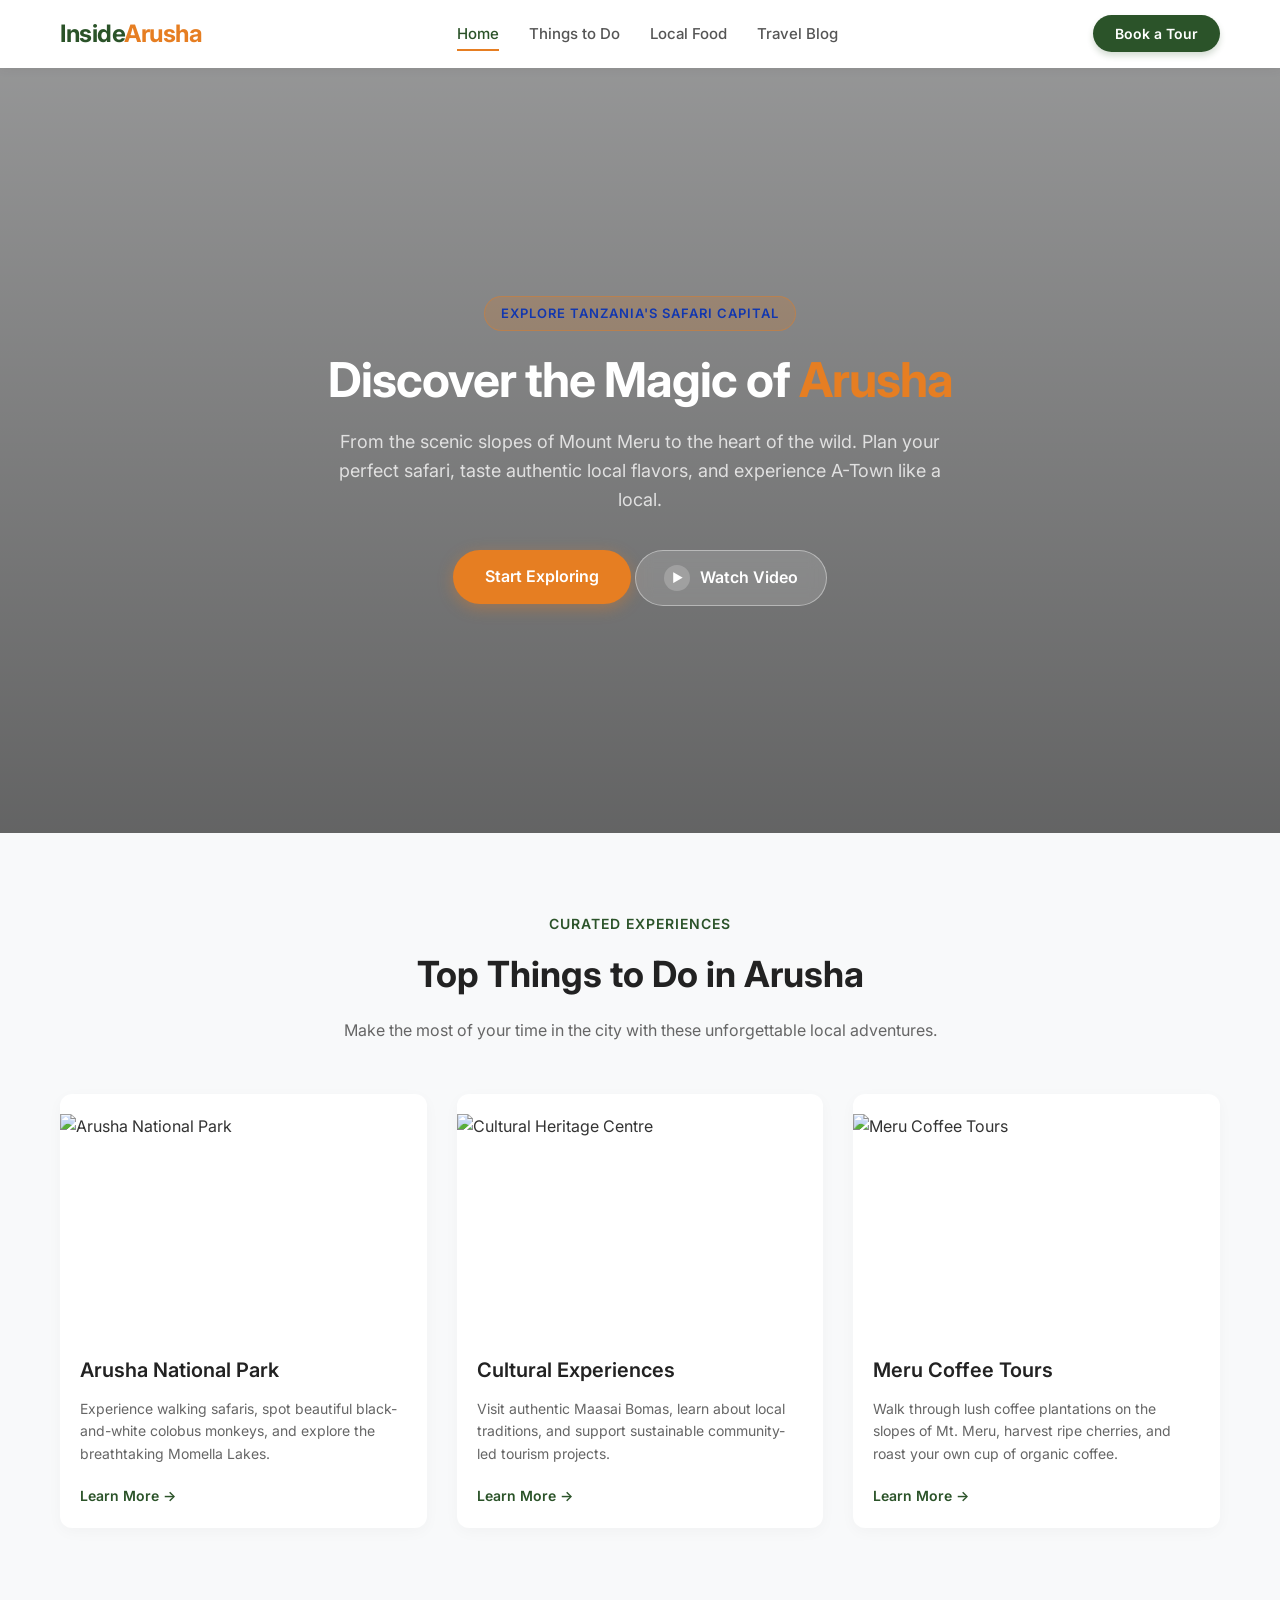
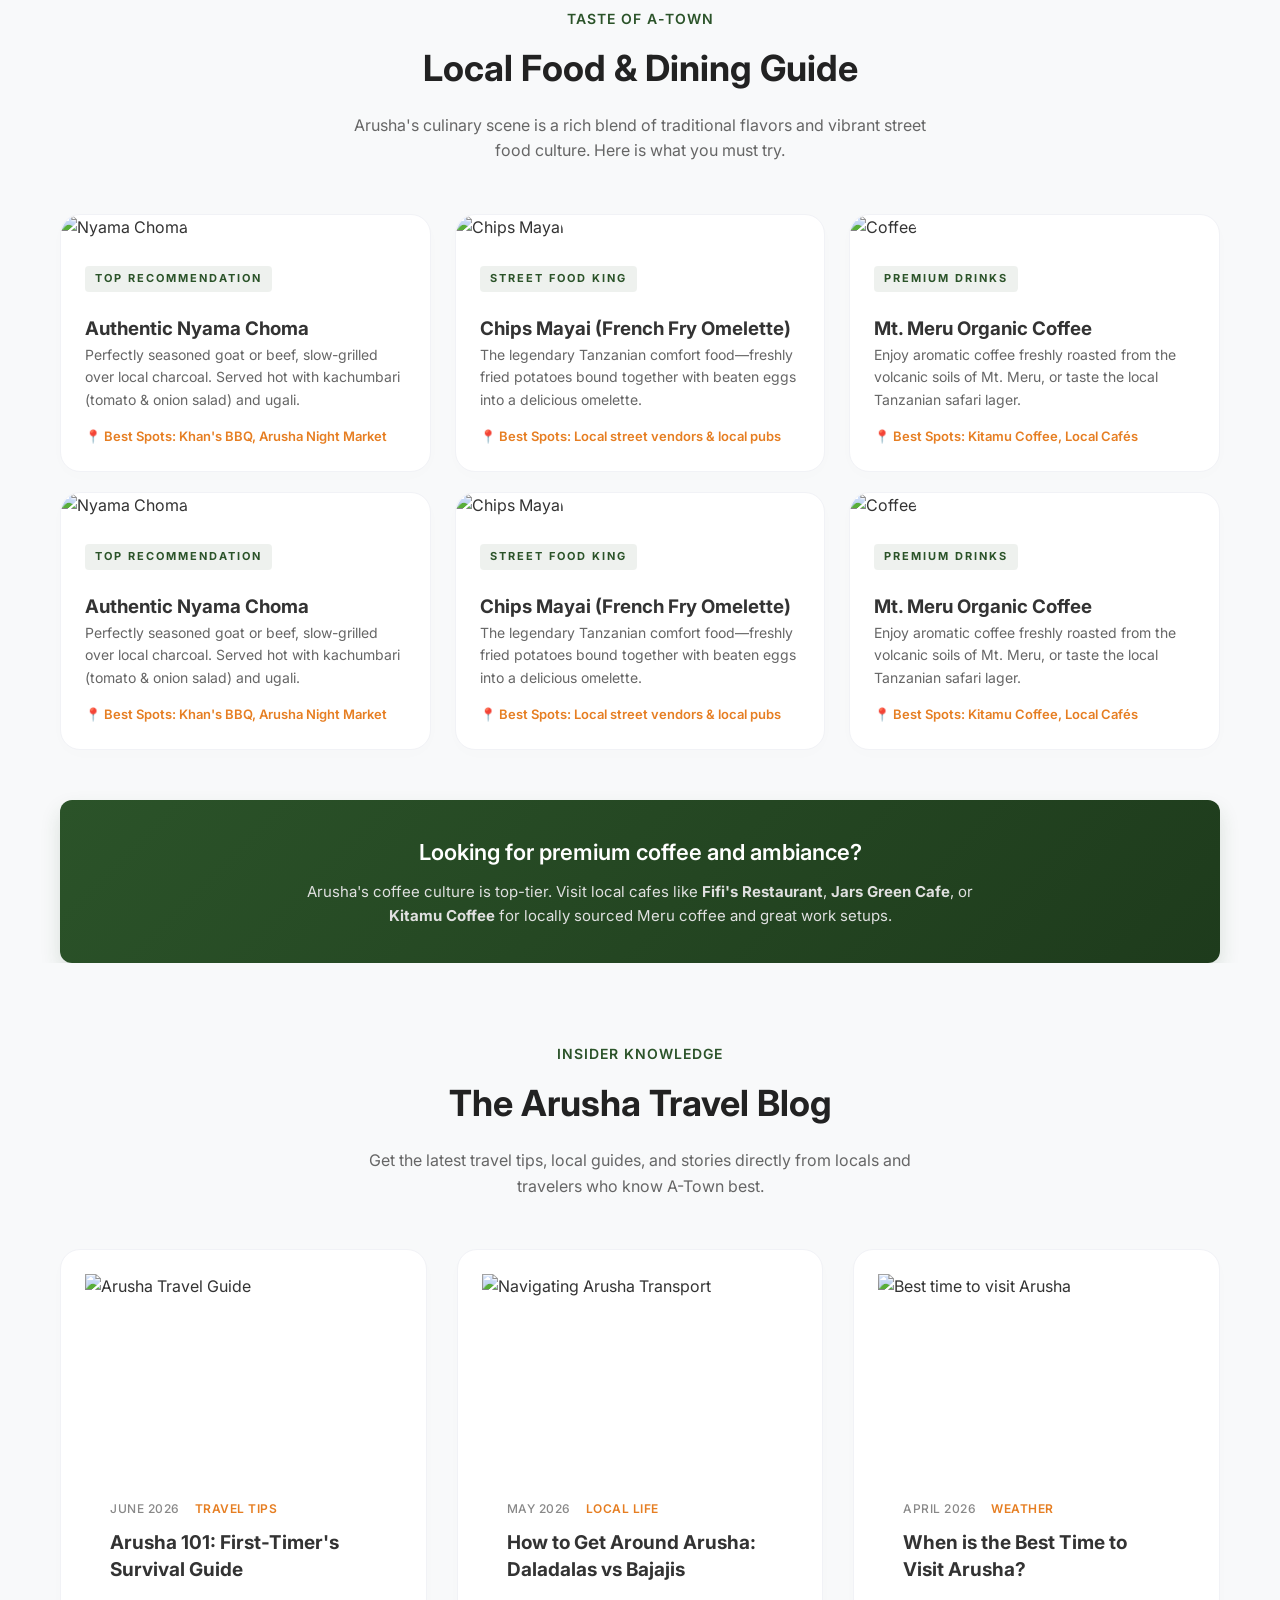
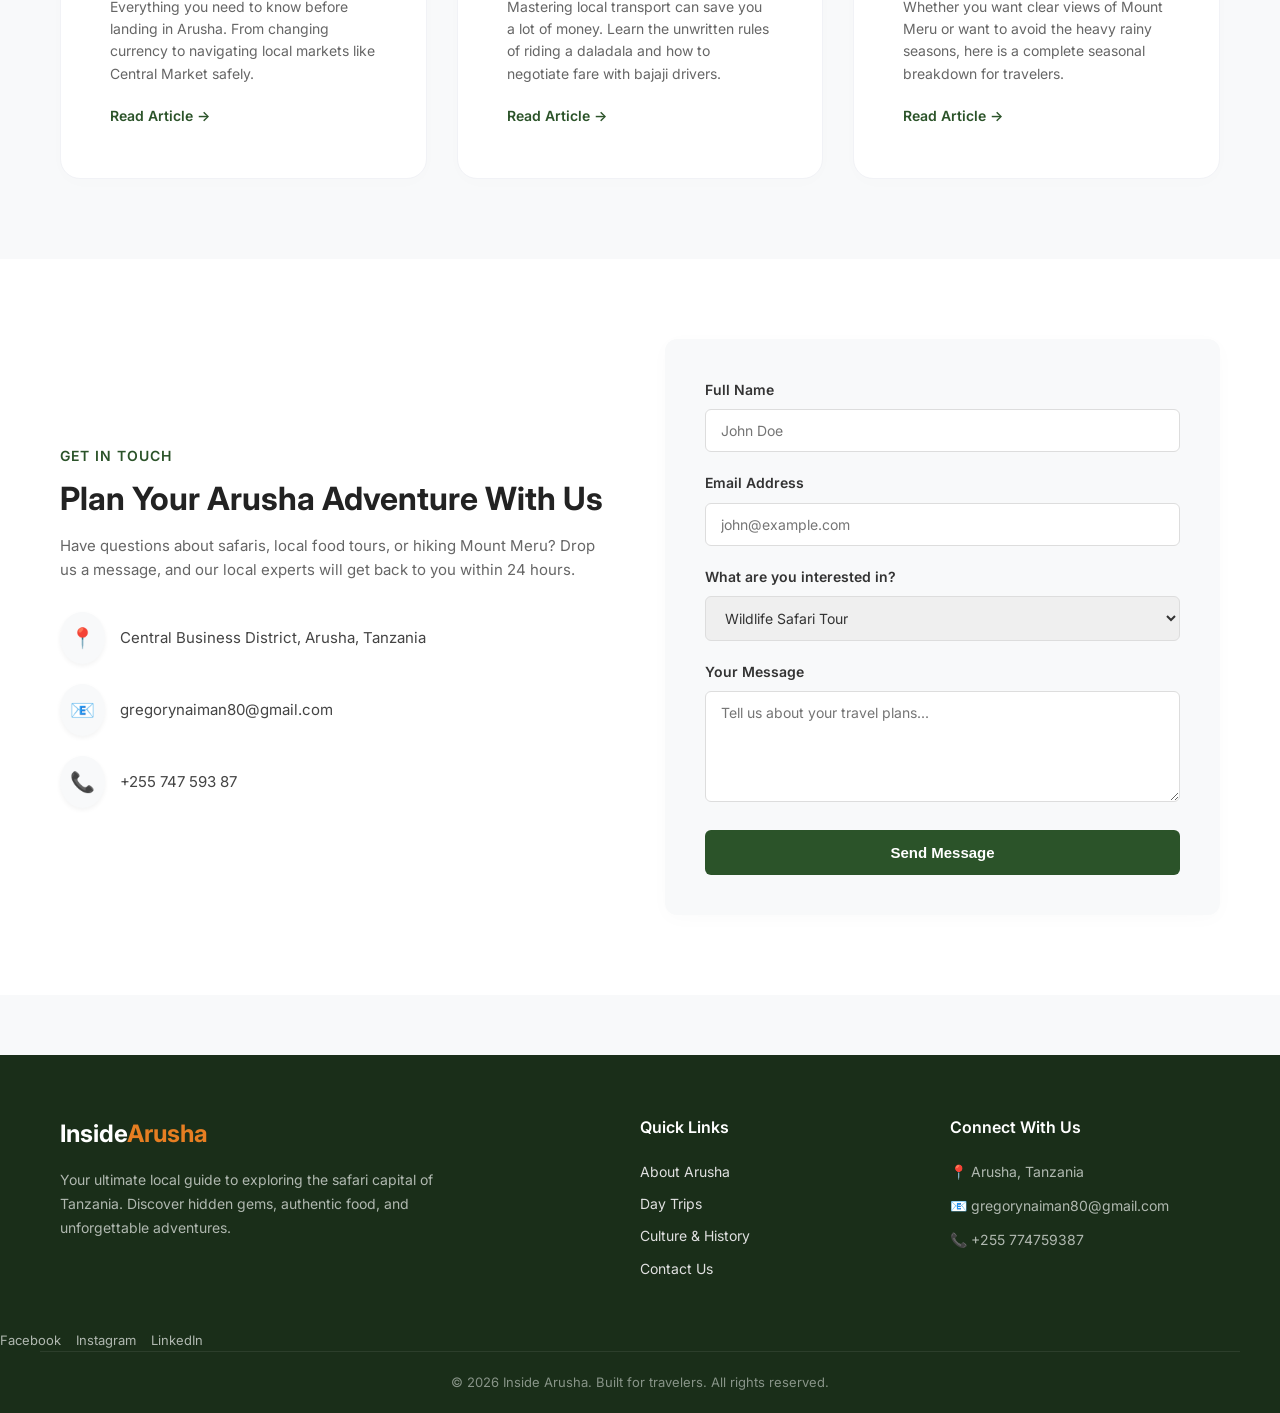
==== index.html @ e0daad7d "website uploded" ====
<!DOCTYPE html>
<html lang="en">
<head>
    <meta charset="UTF-8">
    <meta name="viewport" content="width=device-width, initial-scale=1.0">
    <title>Discover Arusha | Local Travel Guide</title>
    <!-- Include Google Font: Inter (Minimalist & Modern) -->
    <link href="https://fonts.googleapis.com/css2?family=Inter:wght@400;500;600;700&display=swap" rel="stylesheet">
    <link rel="stylesheet" href="style.css">
    <meta name="google-site-verification" content="rjD4wbwb4Z4Uc613L2WbeatL22itvVjGlA2E5r8xgeM" />
</head>
<body>
   <header class="site-header">
        <div class="header-container">
            <div class="logo">
                <a href="#">Inside<span>Arusha</span></a>
            </div>
            <button class="menu-toggle" id="mobile-menu" aria-label="Toggle navigation">
                <span class="bar"></span>
                <span class="bar"></span>
                <span class="bar"></span>
            </button>
<nav class="main-navigation" id="nav-menu">
                <ul class="nav-links">
                    <li><a href="index.html" class="active">Home</a></li>
                    <li><a href="things-to-do.html">Things to Do</a></li>
                    <li><a href="local-food.html">Local Food</a></li>
                    <li><a href="blog.html">Travel Blog</a></li>
                </ul>
            </nav>
<div class="header-action">
    <a href="https://wa.me/25574759387" target="_blank" class="btn-book">Book a Tour</a>
    </header>
    <section class="hero-section">
        <div class="hero-overlay"></div>
        <div class="hero-container">
            <span class="hero-badge">Explore Tanzania's Safari Capital</span>
            <h1 class="hero-title">Discover the Magic of <span>Arusha</span></h1>
            <p class="hero-subtitle">From the scenic slopes of Mount Meru to the heart of the wild. Plan your perfect safari, taste authentic local flavors, and experience A-Town like a local.</p>
           <div class="hero-actions-v2">
                    <a href="things-to-do.html" class="btn-explore-v2">
                        Start Exploring
                    </a>
                    <a href="https://www.youtube.com/watch?v=6m6G_6XkKSc" target="_blank" class="btn-watch-v2">
                        <span class="play-icon-v2">▶️</span> Watch Video
                    </a>
                </div>
    </section>
    <section class="services-section">
        <div class="section-container">
            <div class="section-header">
                <span class="section-tagline">Curated Experiences</span>
                <h2 class="section-title">Top Things to Do in Arusha</h2>
                <p class="section-subtitle">Make the most of your time in the city with these unforgettable local adventures.</p>
            </div>
  <div class="cards-grid">
            <div class="card">
                <div class="card-image">
                    <img src="images/Arusha_National_Park_Giraffe_59.jpg" alt="Arusha National Park">
                </div>
                <div class="card-content">
                    <h3>Arusha National Park</h3>
                    <p>Experience walking safaris, spot beautiful black-and-white colobus monkeys, and explore the breathtaking Momella Lakes.</p>
                    <a href="arusha-park.html" class="card-link">Learn More &rarr;</a>
                </div>
            </div>
            <div class="card">
                <div class="card-image">
                    <img src="images/Cultural Heritage Centre.jpg" alt="Cultural Heritage Centre">
                </div>
                <div class="card-content">
                    <h3>Cultural Experiences</h3>
                    <p>Visit authentic Maasai Bomas, learn about local traditions, and support sustainable community-led tourism projects.</p>
                    <a href="cultural-tour.html" class="card-link">Learn More &rarr;</a>
                </div>
            </div>
            <div class="card">
                <div class="card-image">
                    <img src="https://images.unsplash.com/photo-1514432324607-a09d9b4aefdd?auto=format&fit=crop&w=500&q=80" alt="Meru Coffee Tours">
                </div>
                <div class="card-content">
                    <h3>Meru Coffee Tours</h3>
                    <p>Walk through lush coffee plantations on the slopes of Mt. Meru, harvest ripe cherries, and roast your own cup of organic coffee.</p>
                    <a href="coffee-tour.html" class="card-link">Learn More &rarr;</a>
                </div>
            </div>

        </div>
    </section>
     <section class="food-section">
        <div class="section-container">
            <div class="section-header">
                <span class="section-tagline">Taste of A-Town</span>
                <h2 class="section-title">Local Food & Dining Guide</h2>
                <p class="section-subtitle">Arusha's culinary scene is a rich blend of traditional flavors and vibrant street food culture. Here is what you must try.</p>
            </div>

            <div style="display: grid; grid-template-columns: repeat(auto-fit, minmax(280px, 1fr)); gap: 24px; margin-top: 20px;">

    <div class="food-card" style="overflow: hidden; padding: 0 !important;">
        <img src="https://images.unsplash.com/photo-1544025162-d76694265947?auto=format&fit=crop&w=500&q=80" alt="Nyama Choma" style="width: 100%; height: 200px; object-fit: cover; border-top-left-radius: 20px; border-top-right-radius: 20px;">
        <div style="padding: 24px;">
            <div class="luxury-card-badge">Top Recommendation</div>
            <h3 style="margin-top: 10px;">Authentic Nyama Choma</h3>
            <p style="font-size: 14px; color: #666; line-height: 1.6; margin-bottom: 15px;">
                Perfectly seasoned goat or beef, slow-grilled over local charcoal. Served hot with kachumbari (tomato & onion salad) and ugali.
            </p>
            <p style="font-size: 13px; font-weight: 600; color: #e67e22;">📍 Best Spots: Khan's BBQ, Arusha Night Market</p>
        </div>
    </div>

    <!-- Kadi ya 2: Chips Mayai -->
    <div class="food-card" style="overflow: hidden; padding: 0 !important;">
        <img src="https://images.unsplash.com/photo-1513456852971-30c0b8199d4d?auto=format&fit=crop&w=500&q=80" alt="Chips Mayai" style="width: 100%; height: 200px; object-fit: cover; border-top-left-radius: 20px; border-top-right-radius: 20px;">
        <div style="padding: 24px;">
            <div class="luxury-card-badge">Street Food King</div>
            <h3 style="margin-top: 10px;">Chips Mayai (French Fry Omelette)</h3>
            <p style="font-size: 14px; color: #666; line-height: 1.6; margin-bottom: 15px;">
                The legendary Tanzanian comfort food—freshly fried potatoes bound together with beaten eggs into a delicious omelette.
            </p>
            <p style="font-size: 13px; font-weight: 600; color: #e67e22;">📍 Best Spots: Local street vendors & local pubs</p>
        </div>
    </div>

    <!-- Kadi ya 3: Local Brew & Coffee -->
    <div class="food-card" style="overflow: hidden; padding: 0 !important;">
        <img src="https://images.unsplash.com/photo-1495474472287-4d71bcdd2085?auto=format&fit=crop&w=500&q=80" alt="Coffee" style="width: 100%; height: 200px; object-fit: cover; border-top-left-radius: 20px; border-top-right-radius: 20px;">
        <div style="padding: 24px;">
            <div class="luxury-card-badge">Premium Drinks</div>
            <h3 style="margin-top: 10px;">Mt. Meru Organic Coffee</h3>
            <p style="font-size: 14px; color: #666; line-height: 1.6; margin-bottom: 15px;">
                Enjoy aromatic coffee freshly roasted from the volcanic soils of Mt. Meru, or taste the local Tanzanian safari lager.
            </p>
            <p style="font-size: 13px; font-weight: 600; color: #e67e22;">📍 Best Spots: Kitamu Coffee, Local Cafés</p>
        </div>
    </div>

</div><div style="display: grid; grid-template-columns: repeat(auto-fit, minmax(280px, 1fr)); gap: 24px; margin-top: 20px;">
    
    <!-- Kadi ya 1: Nyama Choma -->
    <div class="food-card" style="overflow: hidden; padding: 0 !important;">
        <img src="https://images.unsplash.com/photo-1544025162-d76694265947?auto=format&fit=crop&w=500&q=80" alt="Nyama Choma" style="width: 100%; height: 200px; object-fit: cover; border-top-left-radius: 20px; border-top-right-radius: 20px;">
        <div style="padding: 24px;">
            <div class="luxury-card-badge">Top Recommendation</div>
            <h3 style="margin-top: 10px;">Authentic Nyama Choma</h3>
            <p style="font-size: 14px; color: #666; line-height: 1.6; margin-bottom: 15px;">
                Perfectly seasoned goat or beef, slow-grilled over local charcoal. Served hot with kachumbari (tomato & onion salad) and ugali.
            </p>
            <p style="font-size: 13px; font-weight: 600; color: #e67e22;">📍 Best Spots: Khan's BBQ, Arusha Night Market</p>
        </div>
    </div>

    <!-- Kadi ya 2: Chips Mayai -->
    <div class="food-card" style="overflow: hidden; padding: 0 !important;">
        <img src="https://images.unsplash.com/photo-1513456852971-30c0b8199d4d?auto=format&fit=crop&w=500&q=80" alt="Chips Mayai" style="width: 100%; height: 200px; object-fit: cover; border-top-left-radius: 20px; border-top-right-radius: 20px;">
        <div style="padding: 24px;">
            <div class="luxury-card-badge">Street Food King</div>
            <h3 style="margin-top: 10px;">Chips Mayai (French Fry Omelette)</h3>
            <p style="font-size: 14px; color: #666; line-height: 1.6; margin-bottom: 15px;">
                The legendary Tanzanian comfort food—freshly fried potatoes bound together with beaten eggs into a delicious omelette.
            </p>
            <p style="font-size: 13px; font-weight: 600; color: #e67e22;">📍 Best Spots: Local street vendors & local pubs</p>
        </div>
    </div>

    <!-- Kadi ya 3: Local Brew & Coffee -->
    <div class="food-card" style="overflow: hidden; padding: 0 !important;">
        <img src="https://images.unsplash.com/photo-1495474472287-4d71bcdd2085?auto=format&fit=crop&w=500&q=80" alt="Coffee" style="width: 100%; height: 200px; object-fit: cover; border-top-left-radius: 20px; border-top-right-radius: 20px;">
        <div style="padding: 24px;">
            <div class="luxury-card-badge">Premium Drinks</div>
            <h3 style="margin-top: 10px;">Mt. Meru Organic Coffee</h3>
            <p style="font-size: 14px; color: #666; line-height: 1.6; margin-bottom: 15px;">
                Enjoy aromatic coffee freshly roasted from the volcanic soils of Mt. Meru, or taste the local Tanzanian safari lager.
            </p>
            <p style="font-size: 13px; font-weight: 600; color: #e67e22;">📍 Best Spots: Kitamu Coffee, Local Cafés</p>
        </div>
    </div>

</div>
            <div class="cafe-highlight">
                <div class="cafe-text">
                    <h3>Looking for premium coffee and ambiance?</h3>
                    <p>Arusha's coffee culture is top-tier. Visit local cafes like <strong>Fifi's Restaurant</strong>, <strong>Jars Green Cafe</strong>, or <strong>Kitamu Coffee</strong> for locally sourced Meru coffee and great work setups.</p>
                </div>
            </div>
        </div>
    </section>
     <section class="blog-section">
        <div class="section-container">
            <div class="section-header">
                <span class="section-tagline">Insider Knowledge</span>
                <h2 class="section-title">The Arusha Travel Blog</h2>
                <p class="section-subtitle">Get the latest travel tips, local guides, and stories directly from locals and travelers who know A-Town best.</p>
            </div>

            <div class="blog-grid">
                <article class="blog-card">
                    <div class="blog-image">
                        <img src="https://images.unsplash.com/photo-1469854523086-cc02fe5d8800?auto=format&fit=crop&w=500&q=80" alt="Arusha Travel Guide">
                    </div>
                    <div class="blog-content">
                        <div class="blog-meta">
                            <span class="blog-date">June 2026</span>
                            <span class="blog-category">Travel Tips</span>
                        </div>
                        <h3><a href="arusha-101.html">Arusha 101: First-Timer's Survival Guide</a></h3>
                        <p>Everything you need to know before landing in Arusha. From changing currency to navigating local markets like Central Market safely.</p>
                        <a href="arusha-101.html" class="read-more">Read Article &rarr;</a>
                    </div>
                </article>
                <article class="blog-card">
                    <div class="blog-image">
                        <img src="https://images.unsplash.com/photo-1506012787146-f92b2d7d6d96?auto=format&fit=crop&w=500&q=80" alt="Navigating Arusha Transport">
                    </div>
                    <div class="blog-content">
                        <div class="blog-meta">
                            <span class="blog-date">May 2026</span>
                            <span class="blog-category">Local Life</span>
                        </div>
                        <h3><a href="">How to Get Around Arusha: Daladalas vs Bajajis</a></h3>
                        <p>Mastering local transport can save you a lot of money. Learn the unwritten rules of riding a daladala and how to negotiate fare with bajaji drivers.</p>
                        <a href="blog.html" class="read-more">Read Article &rarr;</a>
                    </div>
                </article>
                <article class="blog-card">
                    <div class="blog-image">
                        <img src="https://images.unsplash.com/photo-1488646953014-85cb44e25828?auto=format&fit=crop&w=500&q=80" alt="Best time to visit Arusha">
                    </div>
                    <div class="blog-content">
                        <div class="blog-meta">
                            <span class="blog-date">April 2026</span>
                            <span class="blog-category">Weather</span>
                        </div>
                        <h3><a href="best-time-to-visit-arusha.html">When is the Best Time to Visit Arusha?</a></h3>
                        <p>Whether you want clear views of Mount Meru or want to avoid the heavy rainy seasons, here is a complete seasonal breakdown for travelers.</p>
                        <a href="best-time-to-visit-arusha.html" class="read-more">Read Article &rarr;</a>
                    </div>
                </article>
            </div>
        </div>
    </section>
    <section class="contact-section">
        <div class="section-container">
            <div class="contact-wrapper">
                <div class="contact-info">
                    <span class="section-tagline">Get In Touch</span>
                    <h2 class="contact-title">Plan Your Arusha Adventure With Us</h2>
                    <p class="contact-text">Have questions about safaris, local food tours, or hiking Mount Meru? Drop us a message, and our local experts will get back to you within 24 hours.</p>
                    <div class="info-items">
                        <div class="info-item">
                            <span class="info-icon">📍</span>
                            <p>Central Business District, Arusha, Tanzania</p>
                        </div>
                        <div class="info-item">
                            <span class="info-icon">📧</span>
                            <p>gregorynaiman80@gmail.com</p>
                        </div>
                        <div class="info-item">
                            <span class="info-icon">📞</span>
                            <p>+255 747 593 87</p>
                        </div>
                    </div>
                </div>
                <div class="contact-form-box">
                    <form action="https://formspree.io/f/mnjkqjav" method="POST" class="main-form">
                        <div class="form-group">
                            <label for="name">Full Name</label>
                            <input type="text" id="name" name="name" placeholder="John Doe" required>
                        </div>
                        <div class="form-group">
                            <label for="email">Email Address</label>
                            <input type="email" id="email" name="email" placeholder="john@example.com" required>
                        </div>
                        <div class="form-group">
                            <label for="subject">What are you interested in?</label>
                            <select id="subject" name="subject">
                                <option value="safari">Wildlife Safari Tour</option>
                                <option value="day-trip">Day Trips & Waterfalls</option>
                                <option value="cultural">Cultural Experiences</option>
                                <option value="other">Other Inquiry</option>
                            </select>
                        </div>
                        <div class="form-group">
                            <label for="message">Your Message</label>
                            <textarea id="message" name="message" rows="5" placeholder="Tell us about your travel plans..." required></textarea>
                        </div>
                        
                        <button type="submit" class="btn-submit">Send Message</button>
                    </form>
                </div>

            </div>
        </div>
    </section>
      <footer class="site-footer">
        <div class="footer-container">
            <div class="footer-brand">
                <h3>Inside<span>Arusha</span></h3>
                <p>Your ultimate local guide to exploring the safari capital of Tanzania. Discover hidden gems, authentic food, and unforgettable adventures.</p>
            </div>
            <div class="footer-links">
                <h4>Quick Links</h4>
                <ul>
                    <li><a href="about.html">About Arusha</a></li>
                    <li><a href="day-trips.html">Day Trips</a></li>
                    <li><a href="culture.html">Culture & History</a></li>
                    <li><a href="contact.html">Contact Us</a></li>
                </ul>
            </div>
            <div class="footer-contact">
                <h4>Connect With Us</h4>
                <p>📍 Arusha, Tanzania</p>
                <p>📧 gregorynaiman80@gmail.com</p>
                <p>📞 +255 774759387</p>
            </div>
        </div>
        <div class="footer-socials">
                    <a href="https://facebook.com" target="_blank" class="footer-social-link">Facebook</a>
                    <a href="https://instagram.com" target="_blank" class="footer-social-link">Instagram</a>
                    <a href="https://linkedin.com" target="_blank" class="footer-social-link">LinkedIn</a>
                </div>
        <div class="footer-bottom">
            <p>&copy; 2026 Inside Arusha. Built for travelers. All rights reserved.</p>
        </div>
    </footer>
    <script>
        const menuToggle = document.getElementById('mobile-menu');
        const navMenu = document.getElementById('nav-menu');

        menuToggle.addEventListener('click', () => {
            menuToggle.classList.toggle('is-active');
            navMenu.classList.toggle('active');
        });
    </script>
</body>
</html>
---- style.css ----
* {
    margin: 0;
    padding: 0;
    box-sizing: border-box;
}

body {
    font-family: 'Inter', sans-serif;
    background-color: #f8f9fa;
    color: #333333;
    line-height: 1.6;
}

a {
    text-decoration: none;
    color: inherit;
    transition: all 0.3s ease;
}

ul {
    list-style: none;
}
.site-header {
    background-color: #ffffff;
    box-shadow: 0 2px 10px rgba(0, 0, 0, 0.05);
    position: sticky;
    top: 0;
    z-index: 1000;
    padding: 15px 0;
}
.header-container {
    max-width: 1200px;
    margin: 0 auto;
    padding: 0 20px;
    display: flex;
    justify-content: space-between;
    align-items: center;
}
.logo a {
    font-size: 24px;
    font-weight: 700;
    color: #2b5329;
    letter-spacing: -0.5px;
}

.logo span {
    color: #e67e22;
}
.nav-links {
    display: flex;
    gap: 30px;
}

.nav-links a {
    font-size: 15px;
    font-weight: 500;
    color: #555555;
    padding: 8px 0;
    position: relative;
}
.nav-links a:hover,
.nav-links a.active {
    color: #2b5329;
}
.nav-links a::after {
    content: '';
    position: absolute;
    bottom: 0;
    left: 0;
    width: 0;
    height: 2px;
    background-color: #e67e22;
    transition: width 0.3s ease;
}

.nav-links a:hover::after,
.nav-links a.active::after {
    width: 100%;
}
.btn-book {
    background-color: #2b5329; 
    color: #ffffff !important;
    padding: 10px 22px;
    border-radius: 25px;
    font-size: 14px;
    font-weight: 600;
    box-shadow: 0 4px 6px rgba(43, 83, 41, 0.2);
}

.btn-book:hover {
    background-color: #1e3b1c;
    transform: translateY(-2px);
    box-shadow: 0 6px 12px rgba(43, 83, 41, 0.3);
}
@media (max-width: 768px) {
    .nav-links {
        display: none;
    }
    
    .logo a {
        font-size: 20px;
    }
    
    .btn-book {
        padding: 8px 16px;
        font-size: 13px;
    }
}
.hero-section {
    position: relative;
    height: 85vh;
    min-height: 500px;
    background-image: url('https://images.unsplash.com/photo-1547471080-7cc2caa01a7e?auto=format&fit=crop&w=1600&q=80');
    background-size: cover;
    background-position: center;
    background-repeat: no-repeat;
    display: flex;
    align-items: center;
    color: #ffffff;
}

.hero-overlay {
    position: absolute;
    top: 0;
    left: 0;
    width: 100%;
    height: 100%;
    background: linear-gradient(to bottom, rgba(0,0,0,0.4), rgba(0,0,0,0.6));
    z-index: 1;
}

.hero-container {
    position: relative;
    z-index: 2;
    max-width: 800px;
    margin: 0 auto;
    padding: 0 20px;
    text-align: center;
}

.hero-badge {
    background-color: rgba(230, 126, 34, 0.2);
    color: #1237af;
    border: 1px solid rgba(230, 126, 34, 0.4);
    padding: 6px 16px;
    border-radius: 20px;
    font-size: 13px;
    font-weight: 600;
    text-transform: uppercase;
    letter-spacing: 1px;
    display: inline-block;
    margin-bottom: 20px;
}

.hero-title {
    font-size: 48px;
    font-weight: 700;
    line-height: 1.2;
    margin-bottom: 20px;
    letter-spacing: -1px;
}

.hero-title span {
    color: #e67e22;
}

.hero-subtitle {
    font-size: 18px;
    color: #e0e0e0;
    margin-bottom: 35px;
    font-weight: 400;
    max-width: 650px;
    margin-left: auto;
    margin-right: auto;
}

.hero-actions {
    display: flex;
    justify-content: center;
    gap: 20px;
    align-items: center;
}

.btn-primary {
    background-color: #e67e22;
    color: #ffffff;
    padding: 12px 30px;
    border-radius: 30px;
    font-size: 15px;
    font-weight: 600;
    box-shadow: 0 4px 15px rgba(230, 126, 34, 0.3);
}

.btn-primary:hover {
    background-color: #d35400;
    transform: translateY(-2px);
}

.btn-secondary {
    background-color: rgba(255, 255, 255, 0.1);
    color: #ffffff;
    padding: 12px 30px;
    border-radius: 30px;
    font-size: 15px;
    font-weight: 600;
    border: 1px solid rgba(255, 255, 255, 0.4);
    backdrop-filter: blur(5px);
    display: flex;
    align-items: center;
    gap: 8px;
}

.btn-secondary:hover {
    background-color: rgba(255, 255, 255, 0.2);
    border-color: #ffffff;
    transform: translateY(-2px);
}

.services-section {
    padding: 80px 0;
    background-color: #f8f9fa;
}

.section-container {
    max-width: 1200px;
    margin: 0 auto;
    padding: 0 20px;
}

.section-header {
    text-align: center;
    margin-bottom: 50px;
}

.section-tagline {
    color: #2b5329;
    font-weight: 600;
    font-size: 14px;
    text-transform: uppercase;
    letter-spacing: 1px;
    display: block;
    margin-bottom: 10px;
}

.section-title {
    font-size: 36px;
    font-weight: 700;
    color: #222222;
    margin-bottom: 15px;
}

.section-subtitle {
    color: #666666;
    font-size: 16px;
    max-width: 600px;
    margin: 0 auto;
}
    .cards-grid {
    display: grid;
    grid-template-columns: repeat(auto-fit, minmax(320px, 1fr));
    gap: 30px;
    margin-top: 20px;
}

.card {
    background: #ffffff;
    border-radius: 12px;
    overflow: hidden;
    box-shadow: 0 4px 15px rgba(0,0,0,0.03);
    transition: all 0.3s ease;
}

.card:hover {
    transform: translateY(-5px);
    box-shadow: 0 10px 25px rgba(0,0,0,0.08);
}

.card-image {
    height: 240px;
    overflow: hidden;
}

.card-image img {
    width: 100%;
    height: 100%;
    object-fit: cover;
    transition: transform 0.5s ease;
}

.card:hover .card-image img {
    transform: scale(1.05);
}

.card-content {
    padding: 25px;
}

.card-content h3 {
    font-size: 20px;
    color: #222222;
    margin-bottom: 12px;
    font-weight: 600;
}

.card-content p {
    color: #666666;
    font-size: 14px;
    line-height: 1.6;
    margin-bottom: 20px;
}

.card-link {
    color: #2b5329;
    font-weight: 600;
    font-size: 14px;
}

.card-link:hover {
    color: #e67e22;
}

@media (max-width: 768px) {
    .hero-section { height: 75vh; }
    .hero-title { font-size: 32px; }
    .hero-subtitle { font-size: 15px; }
    .hero-actions { flex-direction: column; gap: 12px; }
    .btn-primary, .btn-secondary { width: 100%; justify-content: center; }
    
    .section-title { font-size: 28px; }
    .cards-grid { grid-template-columns: 1fr; } 
}
food-section {
    padding: 80px 0;
    background-color: #ffffff; 
}

.food-grid {
    display: grid;
    grid-template-columns: repeat(auto-fit, minmax(300px, 1fr));
    gap: 30px;
    margin-top: 40px;
}

.food-card {
    background: #f8f9fa;
    border-left: 4px solid #e67e22;
    padding: 30px;
    border-radius: 0 12px 12px 0;
    position: relative;
    box-shadow: 0 4px 15px rgba(0,0,0,0.02);
    transition: all 0.3s ease;
}

.food-card:hover {
    transform: translateY(-3px);
    box-shadow: 0 8px 20px rgba(0,0,0,0.06);
    background-color: #f1f3f5;
}

.food-badge {
    position: absolute;
    top: 15px;
    right: 20px;
    background-color: rgba(43, 83, 41, 0.1);
    color: #2b5329;
    font-size: 11px;
    font-weight: 700;
    text-transform: uppercase;
    padding: 4px 10px;
    border-radius: 4px;
    letter-spacing: 0.5px;
}

.food-content h3 {
    font-size: 20px;
    color: #222222;
    margin-bottom: 15px;
    padding-right: 60px;
}

.food-content p {
    color: #555555;
    font-size: 14px;
    line-height: 1.6;
    margin-bottom: 20px;
}
.best-spot {
    display: block;
    font-size: 13px;
    font-weight: 600;
    color: #2b5329;
    background-color: #ffffff;
    padding: 8px 12px;
    border-radius: 6px;
    border: 1px dashed rgba(43, 83, 41, 0.3);
}

.cafe-highlight {
    margin-top: 50px;
    background: linear-gradient(135deg, #2b5329, #1e3b1c);
    color: #ffffff;
    padding: 35px;
    border-radius: 12px;
    text-align: center;
    box-shadow: 0 10px 20px rgba(43, 83, 41, 0.15);
}

.cafe-highlight h3 {
    font-size: 22px;
    margin-bottom: 10px;
    font-weight: 600;
}

.cafe-highlight p {
    font-size: 15px;
    color: #e0e0e0;
    max-width: 700px;
    margin: 0 auto;
}

@media (max-width: 768px) {
    .food-grid {
        grid-template-columns: 1fr;
    }
    .cafe-highlight h3 {
        font-size: 18px;
    }
    .cafe-highlight p {
        font-size: 13px;
    }
}
.blog-section {
    padding: 80px 0;
    background-color: #f8f9fa;
}

.blog-grid {
    display: grid;
    grid-template-columns: repeat(auto-fit, minmax(320px, 1fr));
    gap: 30px;
    margin-top: 40px;
}
.blog-card {
    background: #ffffff;
    border-radius: 8px;
    overflow: hidden;
    box-shadow: 0 2px 12px rgba(0,0,0,0.02);
    transition: all 0.3s ease;
    margin-top: auto;
}

.blog-card:hover {
    transform: translateY(-5px);
    box-shadow: 0 8px 25px rgba(0,0,0,0.06);
}

.blog-image {
    height: 200px;
    overflow: hidden;
}

.blog-image img {
    width: 100%;
    height: 100%;
    object-fit: cover;
    transition: transform 0.4s ease;
}

.blog-card:hover .blog-image img {
    transform: scale(1.05);
}

.blog-content {
    padding: 25px;
}

.blog-meta {
    display: flex;
    gap: 15px;
    font-size: 12px;
    color: #888888;
    font-weight: 500;
    margin-bottom: 12px;
    text-transform: uppercase;
    letter-spacing: 0.5px;
}

.blog-category {
    color: #e67e22; 
    font-weight: 600;
}

.blog-content h3 {
    font-size: 19px;
    line-height: 1.4;
    margin-bottom: 12px;
}

.blog-content h3 a:hover {
    color: #2b5329; 
}

.blog-content p {
    color: #666666;
    font-size: 14px;
    line-height: 1.6;
    margin-bottom: 18px;
}

.read-more {
    font-size: 14px;
    font-weight: 600;
    color: #2b5329;
    display: inline-block;
}

.read-more:hover {
    color: #e67e22;
    transform: translateX(3px); 
}

@media (max-width: 768px) 
{

    .blog-grid {
        grid-template-columns: 1fr;
    }
}
.site-footer {
    background-color: #1a2e19; 
    color: #e0e0e0;
    padding: 60px 0 20px 0;
    margin-top: 60px;
    font-size: 14px;
}

.footer-container {
    max-width: 1200px;
    margin: 0 auto;
    padding: 0 20px;
    display: grid;
    grid-template-columns: 2fr 1fr 1fr;
    gap: 40px;
    margin-bottom: 40px;
}

.footer-brand h3 {
    font-size: 24px;
    color: #ffffff;
    margin-bottom: 15px;
    font-weight: 700;
}

.footer-brand h3 span {
    color: #e67e22;
}

.footer-brand p {
    line-height: 1.7;
    color: #b0b8b0;
    max-width: 400px;
}

.footer-links h4, .footer-contact h4 {
    color: #ffffff;
    font-size: 16px;
    font-weight: 600;
    margin-bottom: 20px;
}

.footer-links ul li {
    margin-bottom: 10px;
}

.footer-links a:hover {
    color: #e67e22;
    padding-left: 5px; 
}

.footer-contact p {
    margin-bottom: 12px;
    color: #b0b8b0;
}

.footer-bottom {
    border-top: 1px solid rgba(255, 255, 255, 0.08);
    max-width: 1200px;
    margin: 0 auto;
    padding: 20px 20px 0 20px;
    text-align: center;
    color: #889488;
    font-size: 13px;
}

.menu-toggle {
    display: none;
    flex-direction: column;
    cursor: pointer;
    background: transparent;
    border: none;
}

.menu-toggle .bar {
    width: 25px;
    height: 3px;
    background-color: #2b5329;
    margin: 4px 0;
    transition: all 0.3s ease;
}


@media (max-width: 768px) {
    .menu-toggle {
        display: flex; 
        z-index: 1001;
    }
    
    .menu-toggle.is-active .bar:nth-child(2) { opacity: 0; }
    .menu-toggle.is-active .bar:nth-child(1) { transform: translateY(11px) rotate(45deg); }
    .menu-toggle.is-active .bar:nth-child(3) { transform: translateY(-11px) rotate(-45deg); }

    .main-navigation {
        position: fixed;
        top: -100%; 
        left: 0;
        width: 100%;
        background-color: #ffffff;
        padding: 80px 0 30px 0;
        box-shadow: 0 10px 15px rgba(0,0,0,0.05);
        transition: all 0.4s ease;
        z-index: 999;
    }

    .main-navigation.active {
        top: 0;
    }

    .nav-links {
        display: flex;
        flex-direction: column;
        align-items: center;
        gap: 20px;
    }
    
    .header-action {
        display: none;
    }
    
    .footer-container {
        grid-template-columns: 1fr; 
        gap: 30px;
    }
}
.contact-section {
    padding: 80px 0;
    background-color: #ffffff; 
}

.contact-wrapper {
    display: grid;
    grid-template-columns: 1fr 1fr;
    gap: 50px;
    align-items: center;
}

.contact-title {
    font-size: 32px;
    font-weight: 700;
    color: #222222;
    margin-bottom: 15px;
    line-height: 1.3;
}

.contact-text {
    color: #666666;
    font-size: 15px;
    margin-bottom: 30px;
    line-height: 1.6;
}

.info-items {
    display: flex;
    flex-direction: column;
    gap: 20px;
}

.info-item {
    display: flex;
    align-items: center;
    gap: 15px;
    font-size: 15px;
    color: #444444;
}

.info-icon {
    font-size: 20px;
    background-color: #f8f9fa;
    padding: 10px;
    border-radius: 50%;
    box-shadow: 0 2px 5px rgba(0,0,0,0.05);
}

.contact-form-box {
    background: #f8f9fa;
    padding: 40px;
    border-radius: 12px;
    box-shadow: 0 4px 20px rgba(0, 0, 0, 0.02);
}

.form-group {
    margin-bottom: 20px;
}

.form-group label {
    display: block;
    font-size: 14px;
    font-weight: 600;
    color: #333333;
    margin-bottom: 8px;
}

.form-group input,
.form-group select,
.form-group textarea {
    width: 100%;
    padding: 12px 15px;
    border: 1px solid #dddddd;
    border-radius: 6px;
    font-family: 'Inter', sans-serif;
    font-size: 14px;
    color: #333333;
    transition: border-color 0.3s ease;
}

.form-group input:focus,
.form-group select:focus,
.form-group textarea:focus {
    outline: none;
    border-color: #2b5329;
}

.btn-submit {
    width: 100%;
    background-color: #2b5329; 
    color: #ffffff;
    border: none;
    padding: 14px;
    font-size: 15px;
    font-weight: 600;
    border-radius: 6px;
    cursor: pointer;
    transition: background-color 0.3s ease, transform 0.2s ease;
}

.btn-submit:hover {
    background-color: #1e3b1c;
    transform: translateY(-1px);
}

@media (max-width: 768px) {
    .contact-wrapper {
        grid-template-columns: 1fr;
        gap: 40px;
    }
    
    .contact-form-box {
        padding: 25px;
    }
    
    .contact-title {
        font-size: 26px;
    }
}
.contact-socials-minimal {
    display: flex;
    gap: 20px;
    margin-top: 25px;
    border-top: 1px solid #eeeeee; 
    padding-top: 20px;
}

.social-link-min {
    font-size: 14px;
    font-weight: 600;
    color: #666666; 
    position: relative;
    padding-bottom: 4px;
}

.social-link-min::after {
    content: '';
    position: absolute;
    bottom: 0;
    left: 0;
    width: 0;
    height: 2px;
    background-color: #2b5329;
    transition: width 0.3s ease;
}

.social-link-min:hover {
    color: #2b5329;
}

.social-link-min:hover::after {
    width: 100%;
}


.footer-socials {
    display: flex;
    gap: 15px;
    margin-top: 15px;
}

.footer-social-link {
    font-size: 13px;
    color: #b0b8b0; 
    background: transparent;
    padding: 0;
    border: none;
    position: relative;
}

.footer-social-link::after {
    content: '';
    position: absolute;
    bottom: -2px;
    left: 0;
    width: 0;
    height: 1px;
    background-color: #e67e22;
    transition: width 0.3s ease;
}

.footer-social-link:hover {
    color: #ffffff; 
}

.footer-social-link:hover::after {
    width: 100%;
}
.tour-hero {
    background-image: linear-gradient(rgba(0,0,0,0.5), rgba(0,0,0,0.6)), url('https://images.unsplash.com/photo-1516426122078-c23e76319801?auto=format&fit=crop&w=1200&q=80');
    background-size: cover;
    background-position: center;
    padding: 120px 0 80px 0;
    color: #ffffff;
}

.tour-badge {
    background-color: #e67e22;
    color: #ffffff;
    padding: 5px 12px;
    border-radius: 4px;
    font-size: 12px;
    font-weight: 700;
    text-transform: uppercase;
}

.tour-main-title {
    font-size: 38px;
    margin: 15px 0;
    font-weight: 700;
    line-height: 1.2;
}

.tour-meta-info {
    font-size: 15px;
    color: #dddddd;
}

.tour-grid-layout {
    display: grid;
    grid-template-columns: 2fr 1fr;
    gap: 40px;
    padding: 60px 0;
}

.tour-main-content h2, .tour-main-content h3 {
    color: #222222;
    margin-bottom: 15px;
}

.tour-description {
    font-size: 16px;
    line-height: 1.7;
    color: #555555;
    margin-bottom: 30px;
}

.tour-bullets {
    list-style: none;
    margin-bottom: 40px;
}

.tour-bullets li {
    font-size: 15px;
    margin-bottom: 12px;
    color: #444444;
}

.itinerary-timeline {
    border-left: 2px solid #2b5329;
    padding-left: 20px;
    margin-top: 20px;
}

.timeline-item {
    position: relative;
    margin-bottom: 30px;
}

.timeline-item::before {
    content: '';
    position: absolute;
    left: -27px;
    top: 5px;
    width: 12px;
    height: 12px;
    background-color: #2b5329;
    border-radius: 50%;
}

.timeline-item h4 {
    font-size: 16px;
    color: #2b5329;
    margin-bottom: 5px;
}

.timeline-item p {
    font-size: 14px;
    color: #666666;
}

.booking-sticky-box {
    background-color: #f8f9fa;
    padding: 30px;
    border-radius: 8px;
    border: 1px solid #eeeeee;
    position: sticky;
    top: 100px;
}

.inclusion-list {
    list-style: none;
    margin: 20px 0;
}

.inclusion-list li {
    font-size: 14px;
    margin-bottom: 10px;
}

.btn-sidebar-book {
    display: block;
    text-align: center;
    background-color: #25d366; 
    color: #ffffff;
    padding: 14px;
    border-radius: 6px;
    font-weight: 700;
    text-decoration: none;
    font-size: 15px;
    transition: background 0.3s;
}

.btn-sidebar-book:hover {
    background-color: #128c7e;
    color: #ffffff;
}

@media (max-width: 768px) {
    .tour-grid-layout {
        grid-template-columns: 1fr;
    }
    .tour-main-title {
        font-size: 28px;
    }
}
 .section-container {
        padding-left: 20px !important;
        padding-right: 20px !important;
    }

    .tour-main-content {
        padding: 0 10px;
    }

    .tour-bullets {
        padding-left: 15px;
    }
    
    .itinerary-timeline {
        margin-left: 10px;
    }
.cultural-hero {
    background-image: linear-gradient(rgba(0,0,0,0.5), rgba(0,0,0,0.6)), url('https://images.unsplash.com/photo-1489440543286-a6933013dfc3?auto=format&fit=crop&w=1200&q=80');
}
.coffee-hero {
    background-image: linear-gradient(rgba(0,0,0,0.5), rgba(0,0,0,0.6)), url('https://images.unsplash.com/photo-1514432324607-a09d9b4aefdd?auto=format&fit=crop&w=1200&q=80') !important;
}
.chemka-hero {
    background-image: linear-gradient(rgba(0,0,0,0.4), rgba(0,0,0,0.6)), url('https://images.unsplash.com/photo-1540555700478-4be289fbecef?auto=format&fit=crop&w=1200&q=80') !important;
}

.animate-badge {
    animation: pulseGlow 2s infinite alternate;
}

@keyframes pulseGlow {
    0% { transform: scale(1); box-shadow: 0 0 0 0 rgba(230, 126, 34, 0.4); }
    100% { transform: scale(1.05); box-shadow: 0 0 10px 4px rgba(230, 126, 34, 0); }
}

.unique-minimalist-content {
    background: #ffffff;
    padding: 40px;
    border-radius: 16px;
    box-shadow: 0 4px 30px rgba(0, 0, 0, 0.02);
    border: 1px solid #f1f2f6;
}

.luxury-card-badge {
    display: inline-block;
    font-size: 11px;
    text-transform: uppercase;
    letter-spacing: 2px;
    color: #2b5329;
    font-weight: 700;
    margin-bottom: 10px;
}

.luxury-bullets li {
    display: flex;
    align-items: center;
    gap: 12px;
    font-size: 15px;
    margin-bottom: 16px !important;
}

.luxury-bullets li span {
    font-size: 14px;
    transition: transform 0.3s;
}

.luxury-bullets li:hover span {
    transform: rotate(20deg) scale(1.2);
}

.luxury-timeline .timeline-item {
    padding-left: 10px;
    transition: all 0.3s ease;
}

.luxury-timeline .timeline-item:hover {
    transform: translateX(8px);
    border-left: 2px solid #e67e22;
}

.high-end-glassbox {
    background: rgba(255, 255, 255, 0.75) !important;
    backdrop-filter: blur(12px) !important;
    -webkit-backdrop-filter: blur(12px) !important;
    border: 1px solid rgba(255, 255, 255, 0.6) !important;
    box-shadow: 0 8px 32px 0 rgba(31, 38, 135, 0.05) !important;
    border-radius: 16px !important;
    transition: transform 0.4s cubic-bezier(0.165, 0.84, 0.44, 1);
}

.high-end-glassbox:hover {
    transform: translateY(-5px);
    box-shadow: 0 12px 40px 0 rgba(31, 38, 135, 0.08) !important;
}

.luxury-btn {
    background: linear-gradient(135deg, #25d366, #128c7e) !important;
    border-radius: 50px !important; /* Inakuwa duara pembeni (Round Oval) */
    letter-spacing: 0.5px;
    box-shadow: 0 4px 15px rgba(37, 211, 102, 0.3) !important;
    transition: all 0.3s ease !important;
}

.luxury-btn:hover {
    box-shadow: 0 6px 20px rgba(37, 211, 102, 0.5) !important;
    letter-spacing: 1px;
}
.card-item {
    background: #ffffff;
    border-radius: 20px;
    padding: 20px;
    transition: all 0.4s ease;
    border: 1px solid #f0f0f0;
}

.card-item:hover {
    transform: translateY(-10px);
    box-shadow: 0 20px 40px rgba(0,0,0,0.08);
    border: 1px solid #e67e22; 
}
.food-hero {
    background: linear-gradient(rgba(0,0,0,0.3), rgba(0,0,0,0.5)), url('food-image-url.jpg');
    background-size: cover;
    background-position: center;
    backdrop-filter: blur(5px);
}
html {
    scroll-behavior: smooth;
    font-family: 'Inter', sans-serif;
}

.card-item, .blog-card, .food-card {
    background: #ffffff !important;
    border-radius: 20px !important;
    padding: 24px !important;
    border: 1px solid #f1f2f6 !important;
    box-shadow: 0 4px 20px rgba(0, 0, 0, 0.01) !important;
    transition: all 0.4s cubic-bezier(0.165, 0.84, 0.44, 1) !important;
}

.card-item:hover, .blog-card:hover, .food-card:hover {
    transform: translateY(-8px) !important;
    box-shadow: 0 20px 40px rgba(43, 83, 41, 0.08) !important; 
    border-color: #e67e22 !important; 
}

.unique-minimalist-content {
    background: #ffffff !important;
    padding: 40px !important;
    border-radius: 24px !important;
    box-shadow: 0 10px 40px rgba(0, 0, 0, 0.02) !important;
    border: 1px solid #f8f9fa !important;
}

.luxury-card-badge {
    display: inline-block !important;
    font-size: 11px !important;
    text-transform: uppercase !important;
    letter-spacing: 2px !important;
    color: #2b5329 !important;
    font-weight: 700 !important;
    margin-bottom: 12px !important;
    background: rgba(43, 83, 41, 0.08) !important;
    padding: 4px 10px !important;
    border-radius: 4px !important;
}

.animate-badge {
    animation: pulseGlow 2.5s infinite alternate !important;
}

@keyframes pulseGlow {
    0% { transform: scale(1); box-shadow: 0 0 0 0 rgba(230, 126, 34, 0.4); }
    100% { transform: scale(1.04); box-shadow: 0 0 12px 6px rgba(230, 126, 34, 0); }
}

.luxury-timeline .timeline-item {
    padding-left: 15px !important;
    transition: all 0.3s cubic-bezier(0.25, 0.8, 0.25, 1) !important;
}

.luxury-timeline .timeline-item:hover {
    transform: translateX(10px) !important;
    border-left: 2px solid #e67e22 !important;
}

.high-end-glassbox {
    background: rgba(255, 255, 255, 0.9) !important;
    backdrop-filter: blur(16px) !important;
    -webkit-backdrop-filter: blur(16px) !important;
    border: 1px solid #e0e0e0 !important; 
    box-shadow: 0 10px 30px rgba(0, 0, 0, 0.05) !important;
    border-radius: 24px !important;
    padding: 30px !important; 
    margin-top: 30px !important;
    display: block !important;
    transition: all 0.4s ease !important;
}

.high-end-glassbox:hover {
    transform: translateY(-5px) !important;
    box-shadow: 0 20px 40px rgba(0, 0, 0, 0.08) !important;
}
}

.high-end-glassbox:hover {
    transform: translateY(-5px) !important;
    box-shadow: 0 20px 50px rgba(0, 0, 0, 0.06) !important;
}
.luxury-btn {
    background: linear-gradient(135deg, #25d366, #128c7e) !important;
    border-radius: 50px !important;
    padding: 12px 24px !important; 
    display: inline-block !important;
    text-align: center !important;
    text-decoration: none !important;
    color: white !important;
    font-weight: 600 !important;
    transition: all 0.3s ease !important;
    width: auto !important; 
}

.luxury-btn:hover {
    box-shadow: 0 8px 25px rgba(37, 211, 102, 0.45) !important;
    letter-spacing: 1.2px !important;
}

@media (max-width: 768px) {
    .section-container {
        padding-left: 24px !important;
        padding-right: 24px !important;
    }
    .unique-minimalist-content {
        padding: 24px !important;
    }
}
.heritage-hero {
    background-image: linear-gradient(rgba(0,0,0,0.5), rgba(0,0,0,0.6)), url('https://images.unsplash.com/photo-1547891654-e66ed7edd96c?auto=format&fit=crop&w=1200&q=80') !important;
}
.premium-blog-card {
    background: #ffffff !important;
    border-radius: 24px !important;
    box-shadow: 0 10px 30px rgba(0,0,0,0.05) !important;
    overflow: hidden !important;
    border: 1px solid #eee !important;
    display: flex !important;
    flex-direction: column !important;
    transition: all 0.4s cubic-bezier(0.165, 0.84, 0.44, 1) !important;
}

/* Kadi ikiguswa na panya (Hover Effect) inajinyanyua juu na kivuli kuongezeka */
.premium-blog-card:hover {
    transform: translateY(-10px) !important;
    box-shadow: 0 20px 40px rgba(0, 0, 0, 0.12) !important;
    border-color: #25d366 !important;
    cursor: pointer;
}

/* Muundo wa Picha za ndani ya Kadi */
.blog-card-img {
    width: 100% !important;
    height: 190px !important;
    object-fit: cover !important;
    display: block !important;
    transition: transform 0.4s ease !important;
}

/* Picha ikuzike kwa ndani kadi ikiguswa (Zoom in effect) */
.premium-blog-card:hover .blog-card-img {
    transform: scale(1.03) !important;
}

/* Sehemu ya Maandishi ndani ya kadi */
.blog-card-body {
    padding: 24px !important;
    display: flex !important;
    flex-direction: column !important;
    flex-grow: 1 !important;
}

.blog-card-body h3 {
    margin-top: 10px !important;
    font-size: 18px !important;
    color: #111 !important;
    font-weight: 700 !important;
}

.blog-card-body p {
    font-size: 14px !important;
    color: #555 !important;
    line-height: 1.6 !important;
    margin-bottom: 20px !important;
}

/* Link ya WhatsApp chini ya kila kadi */
.blog-whatsapp-link {
    font-size: 14px !important;
    font-weight: 600 !important;
    color: #25d366 !important;
    text-decoration: none !important;
    margin-top: auto !important;
    display: inline-block !important;
    transition: color 0.3s ease !important;
}

.blog-whatsapp-link:hover {
    color: #128c7e !important;
    text-decoration: underline !important;
}
    display: flex !important;
    flex-wrap: wrap !important;
    gap: 16px !important;
    margin-top: 30px !important;
    justify-content: center !important; /* Inaviweka katikati vizuri */
}
.hero-actions-v2 {
    display: flex !important;
    justify-content: center !important;
    align-items: center !important;
    gap: 20px !important; /* Inatenganisha vitufe visitangane */
    margin-top: 35px !important;
    width: 100% !important;
}

/* 1. Kitufe cha Start Exploring kilichorudiwa upya */
.btn-explore-v2 {
    display: inline-block !important;
    padding: 14px 32px !important;
    border-radius: 50px !important;
    background-color: #e67e22 !important; /* Rangi ya machungwa thabiti */
    color: #ffffff !important;
    font-family: 'Inter', sans-serif !important;
    font-size: 16px !important;
    font-weight: 600 !important;
    text-decoration: none !important;
    transition: all 0.3s ease !important;
    box-shadow: 0 4px 15px rgba(230, 126, 34, 0.4) !important;
    border: none !important;
    cursor: pointer !important;
}

.btn-explore-v2:hover {
    background-color: #d35400 !important;
    transform: translateY(-3px) !important;
    box-shadow: 0 8px 20px rgba(230, 126, 34, 0.6) !important;
}

/* 2. Kitufe cha Watch Video kilichonyooshwa */
.btn-watch-v2 {
    display: inline-flex !important;
    align-items: center !important;
    gap: 10px !important;
    padding: 14px 28px !important;
    border-radius: 50px !important;
    background: rgba(255, 255, 255, 0.15) !important; /* Muonekano wa Kioo */
    color: #ffffff !important;
    font-family: 'Inter', sans-serif !important;
    font-size: 16px !important;
    font-weight: 600 !important;
    text-decoration: none !important;
    border: 1.5px solid rgba(255, 255, 255, 0.4) !important;
    backdrop-filter: blur(8px) !important;
    transition: all 0.3s ease !important;
    cursor: pointer !important;
}

.btn-watch-v2:hover {
    background: #ffffff !important;
    color: #111111 !important;
    transform: translateY(-3px) !important;
    border-color: #ffffff !important;
}

/* Duara la icon ya play */
.play-icon-v2 {
    font-size: 12px !important;
    background: rgba(255, 255, 255, 0.2) !important;
    width: 26px !important;
    height: 26px !important;
    display: flex !important;
    align-items: center !important;
    justify-content: center !important;
    border-radius: 50px !important;
    transition: all 0.3s ease !important;
}

.btn-watch-v2:hover .play-icon-v2 {
    background: rgba(0, 0, 0, 0.08) !important;
}
.tours-grid, .grid-container, .destinations-grid {
    display: grid !important;
    grid-template-columns: repeat(auto-fit, minmax(300px, 1fr)) !important;
    gap: 25px !important;
    width: 100% !important;
    max-width: 1200px !important;
    margin: 30px auto !important;
    padding: 0 20px !important;
    align-items: stretch !important;
}

/* Kila kadi iwe na umbo thabiti na isivuje */
.tour-card, .card-destination {
    background: #ffffff !important;
    border-radius: 16px !important;
    overflow: hidden !important;
    box-shadow: 0 4px 15px rgba(0, 0, 0, 0.05) !important;
    display: flex !important;
    flex-direction: column !important;
    height: 100% !important;
}

/* Picha za kadi zote zinyooke kwa urefu sawa na zisijinyooshe vibaya */
.tour-card img, .card-destination img, .card-image {
    width: 100% !important;
    height: 220px !important; /* Urefu unaofaa kwa kadi zote tatu */
    object-fit: cover !important; /* Inazuia picha isibonyezwe au kupoteza umbo */
    display: flexbox;
    margin-top: 20px;
}

/* Sehemu ya maandishi ndani ya kila kadi */
.tour-info, .card-content {
    padding: 20px !important;
    flex-grow: 1 !important;
    display: flex !important;
    flex-direction: column !important;
    justify-content: space-between !important;
}
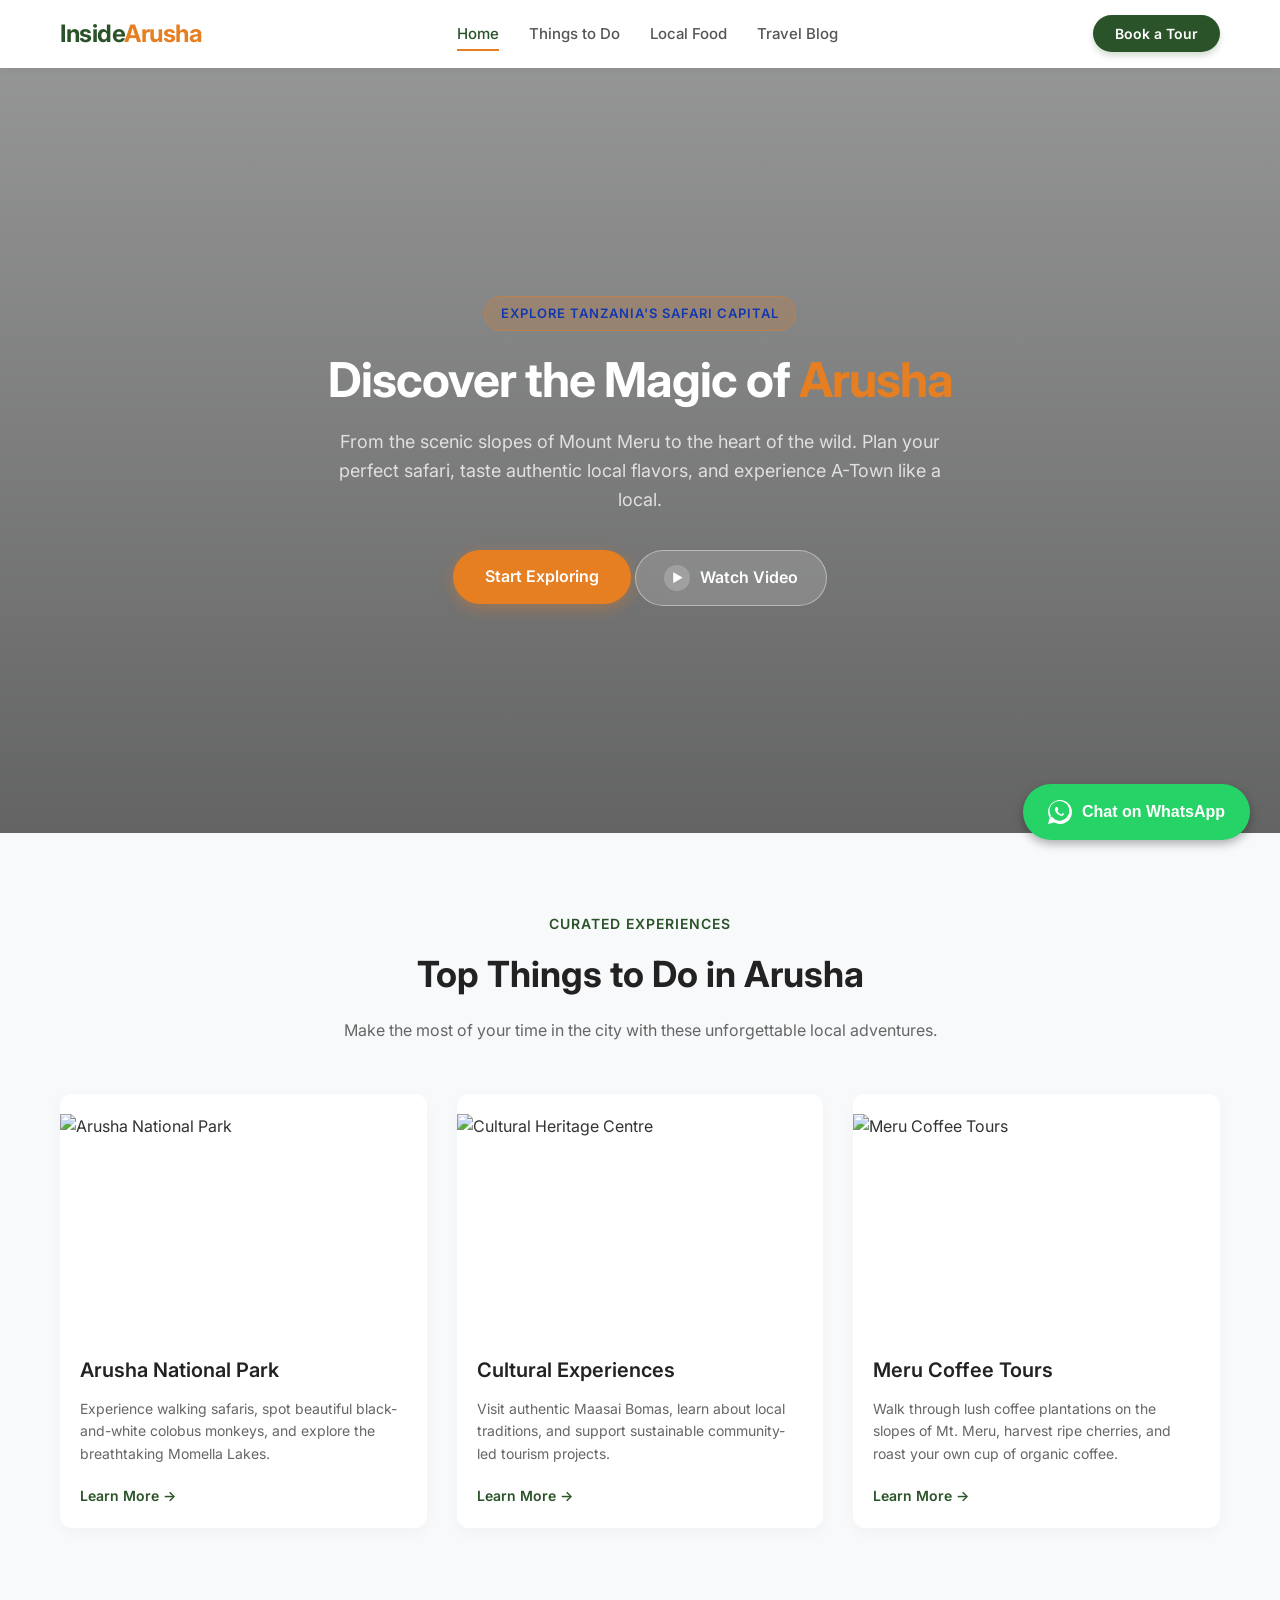
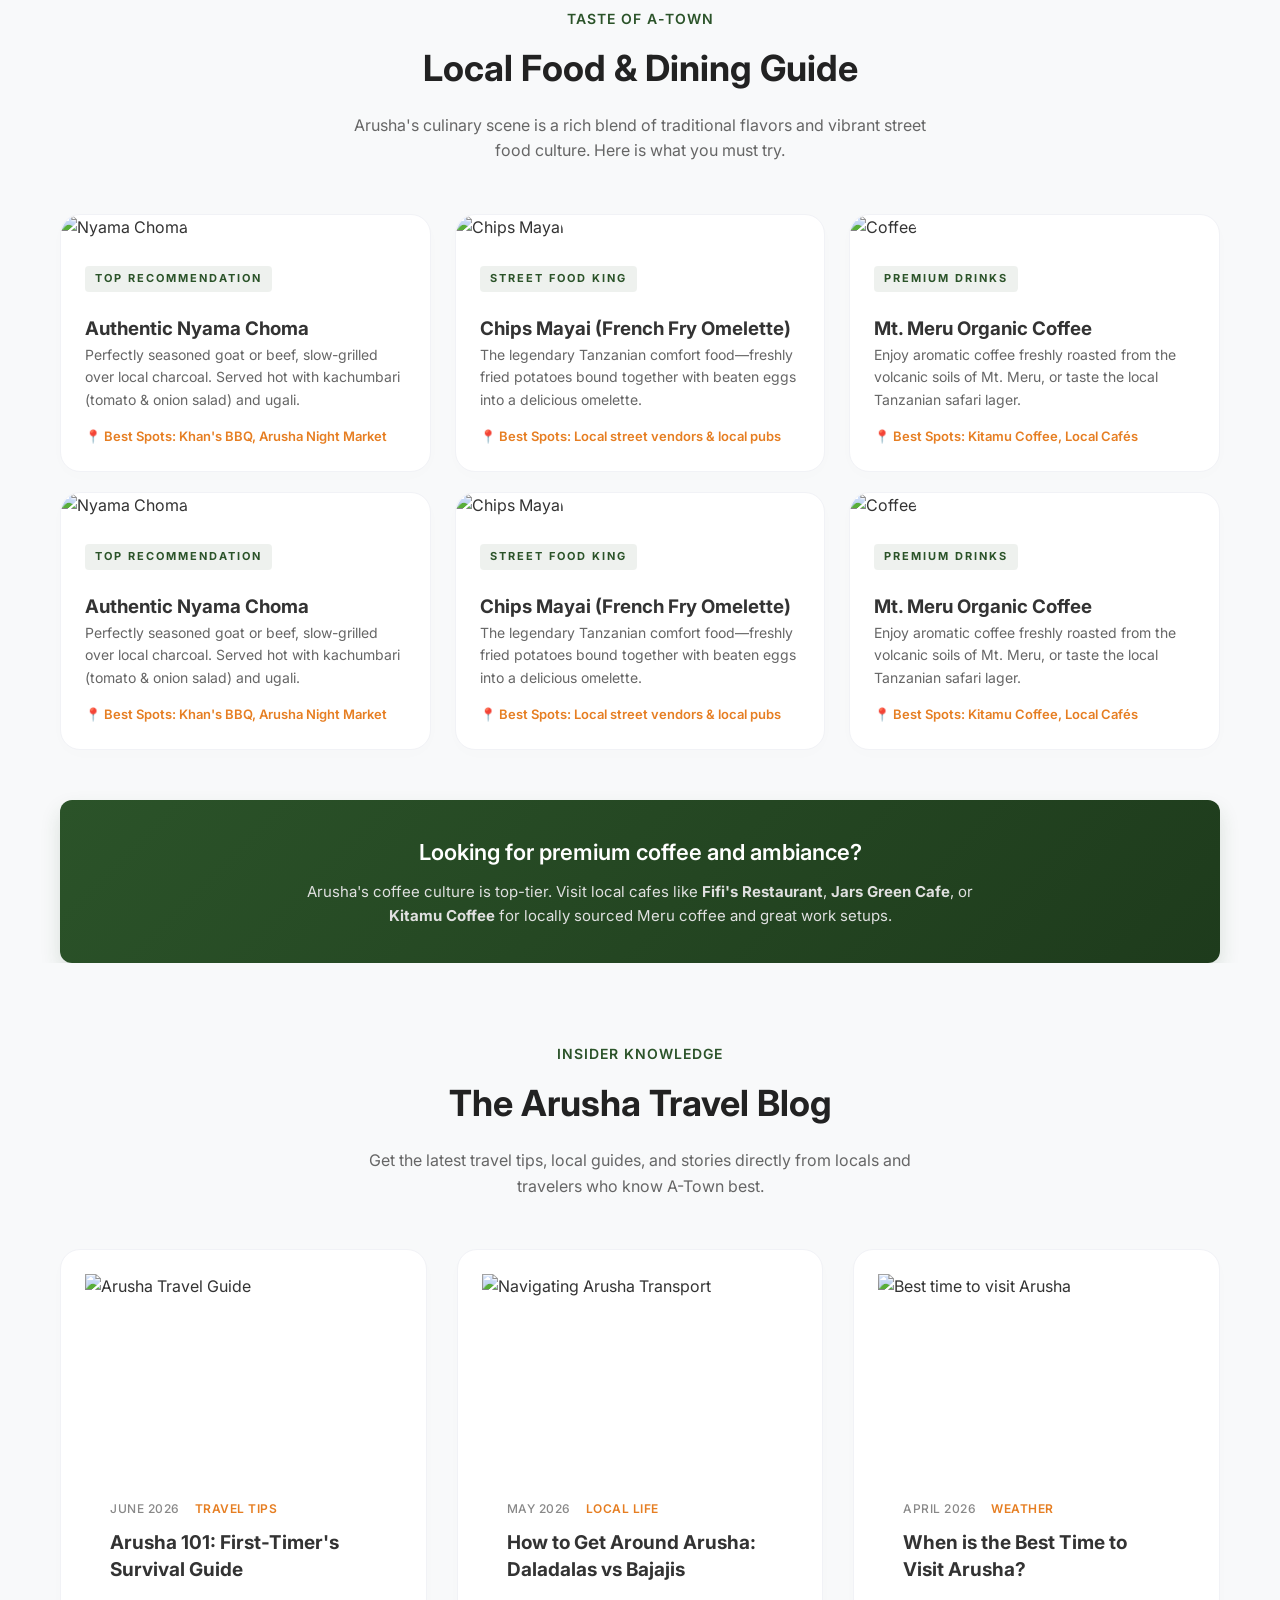
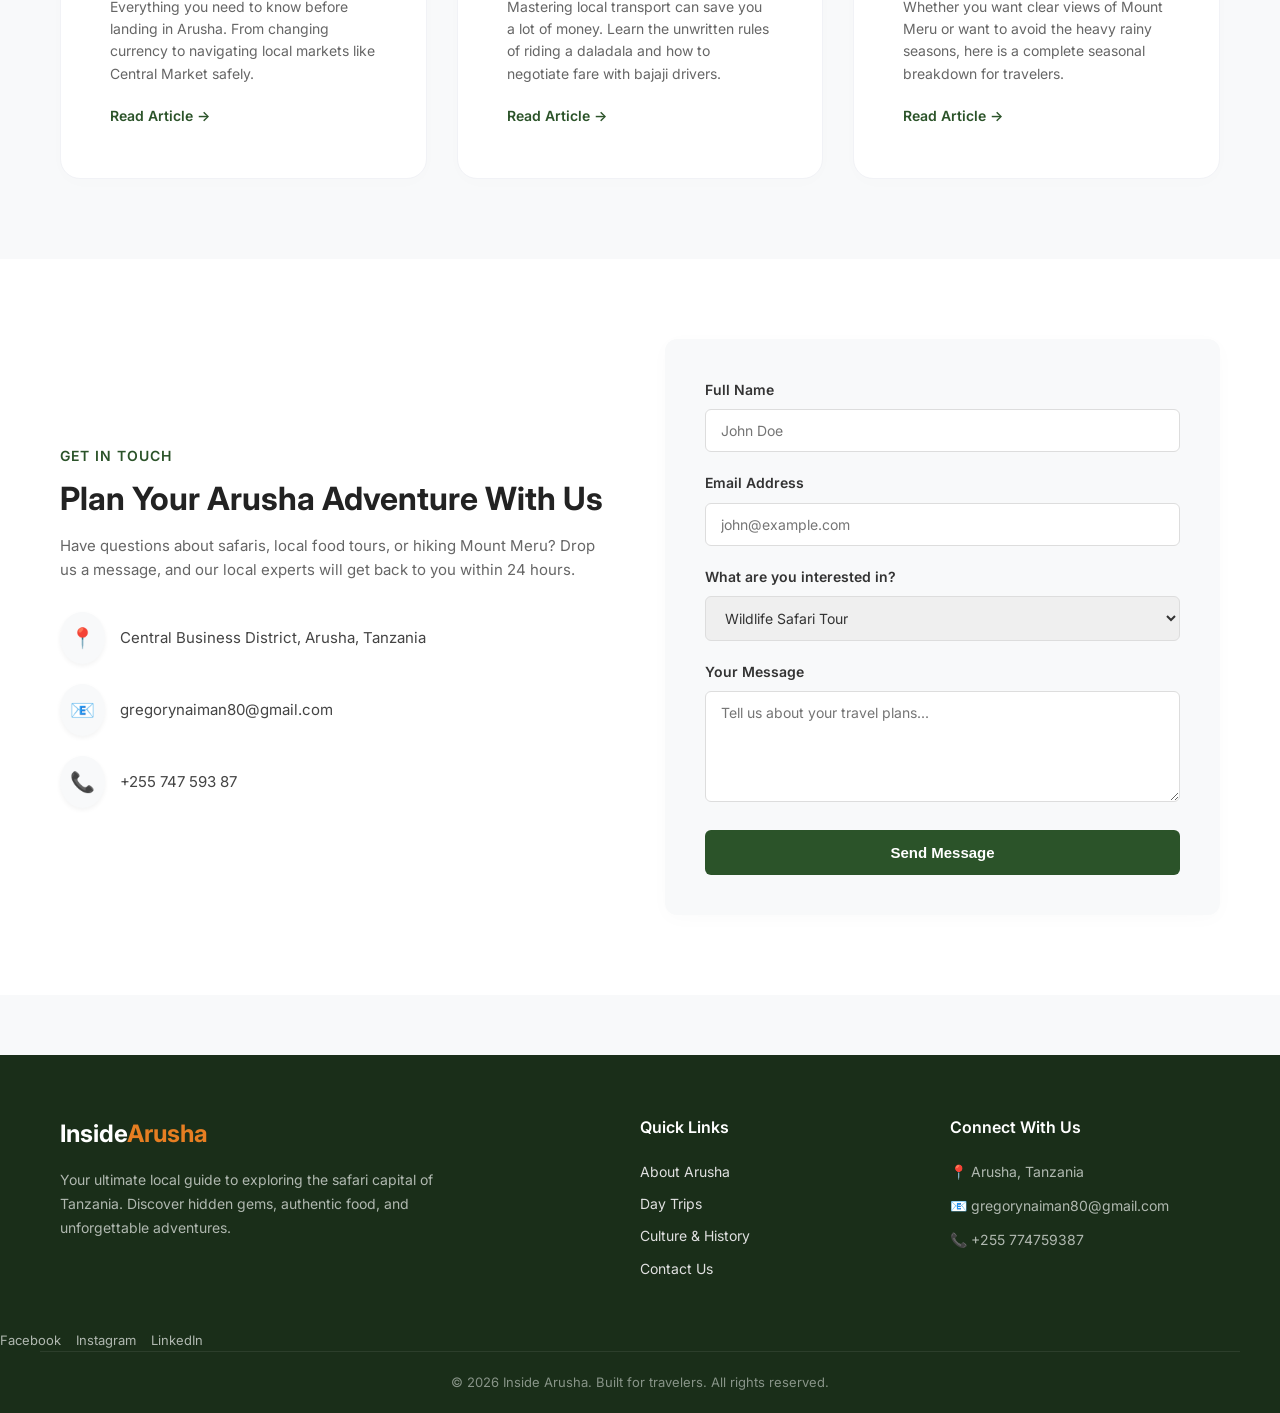
==== commit 8d06d26c: "Add files via upload" ====
--- a/index.html
+++ b/index.html
@@ -7,7 +7,7 @@
     <!-- Include Google Font: Inter (Minimalist & Modern) -->
     <link href="https://fonts.googleapis.com/css2?family=Inter:wght@400;500;600;700&display=swap" rel="stylesheet">
     <link rel="stylesheet" href="style.css">
-    <meta name="google-site-verification" content="rjD4wbwb4Z4Uc613L2WbeatL22itvVjGlA2E5r8xgeM" />
+    <meta name="google-site-verification" content="5r3v5iMT5059csH8qFOFcgGev62ZhcYdQtrVGw4ILCM" />
 </head>
 <body>
    <header class="site-header">
@@ -292,6 +292,12 @@
             </div>
         </div>
     </section>
+    <a href="https://wa.me/255700000000?text=Hello%20Inside%20Arusha%2C%20I%20am%20planning%20a%20trip%20and%20I%20would%20love%20to%20know%20more%20about%20your%20tours!" class="whatsapp-btn" target="_blank">
+    <svg width="24" height="24" viewBox="0 0 24 24" fill="currentColor">
+        <path d="M.057 24l1.687-6.163c-1.041-1.804-1.588-3.849-1.587-5.946C.06 5.348 5.397.01 12.008.01c3.202.001 6.212 1.246 8.477 3.513 2.266 2.268 3.507 5.28 3.505 8.484-.004 6.657-5.34 11.997-11.953 11.997-2.005-.001-3.973-.502-5.713-1.455L0 24zm6.59-4.846c1.66.986 3.292 1.493 4.756 1.493 5.433 0 9.85-4.414 9.853-9.84.002-2.63-1.019-5.101-2.876-6.958C16.467 1.993 14.004.973 11.41.973c-5.438 0-9.854 4.415-9.857 9.842-.001 1.703.46 3.342 1.333 4.74l-.407 1.488 1.54-.403zM16.898 14c-.26-.13-1.534-.757-1.772-.843-.238-.087-.41-.13-.582.13-.172.26-.667.843-.818.995-.15.153-.301.173-.561.043-.26-.13-1.097-.404-2.09-1.29-.771-.687-1.292-1.537-1.443-1.798-.15-.26-.016-.401.114-.53.117-.117.26-.303.39-.455.13-.152.173-.26.26-.433.087-.173.043-.325-.022-.455-.065-.13-.582-1.4-.797-1.92-.21-.504-.42-.435-.581-.44-.15-.007-.323-.008-.495-.008-.172 0-.452.065-.688.303-.237.238-.905.885-.905 2.16 0 1.275.927 2.507 1.056 2.68 1.293 1.785 2.723 2.76 4.3 3.327.375.135.746.216 1.036.264.442.062.843.04 1.158-.007.35-.053 1.076-.44 1.226-.865.15-.424.15-.788.105-.865-.045-.078-.164-.12-.424-.25z"/>
+    </svg>
+    Chat on WhatsApp
+</a>
       <footer class="site-footer">
         <div class="footer-container">
             <div class="footer-brand">
--- a/style.css
+++ b/style.css
@@ -1406,4 +1406,28 @@
     display: flex !important;
     flex-direction: column !important;
     justify-content: space-between !important;
+}
+.whatsapp-btn {
+    position: fixed;
+    bottom: 60px;
+    right: 30px;
+    background-color: #25d366;
+    color: white;
+    padding: 15px 25px;
+    border-radius: 50px;
+    text-decoration: none;
+    font-weight: bold;
+    font-family: Arial, sans-serif;
+    display: flex;
+    align-items: center;
+    gap: 10px;
+    box-shadow: 0px 4px 10px rgba(0, 0, 0, 0.3);
+    z-index: 1000;
+    transition: transform 0.3s ease, background-color 0.3s ease;
+}
+
+.whatsapp-btn:hover {
+    background-color: #128c7e;
+    transform: scale(1.05);
+    color: white;
 }
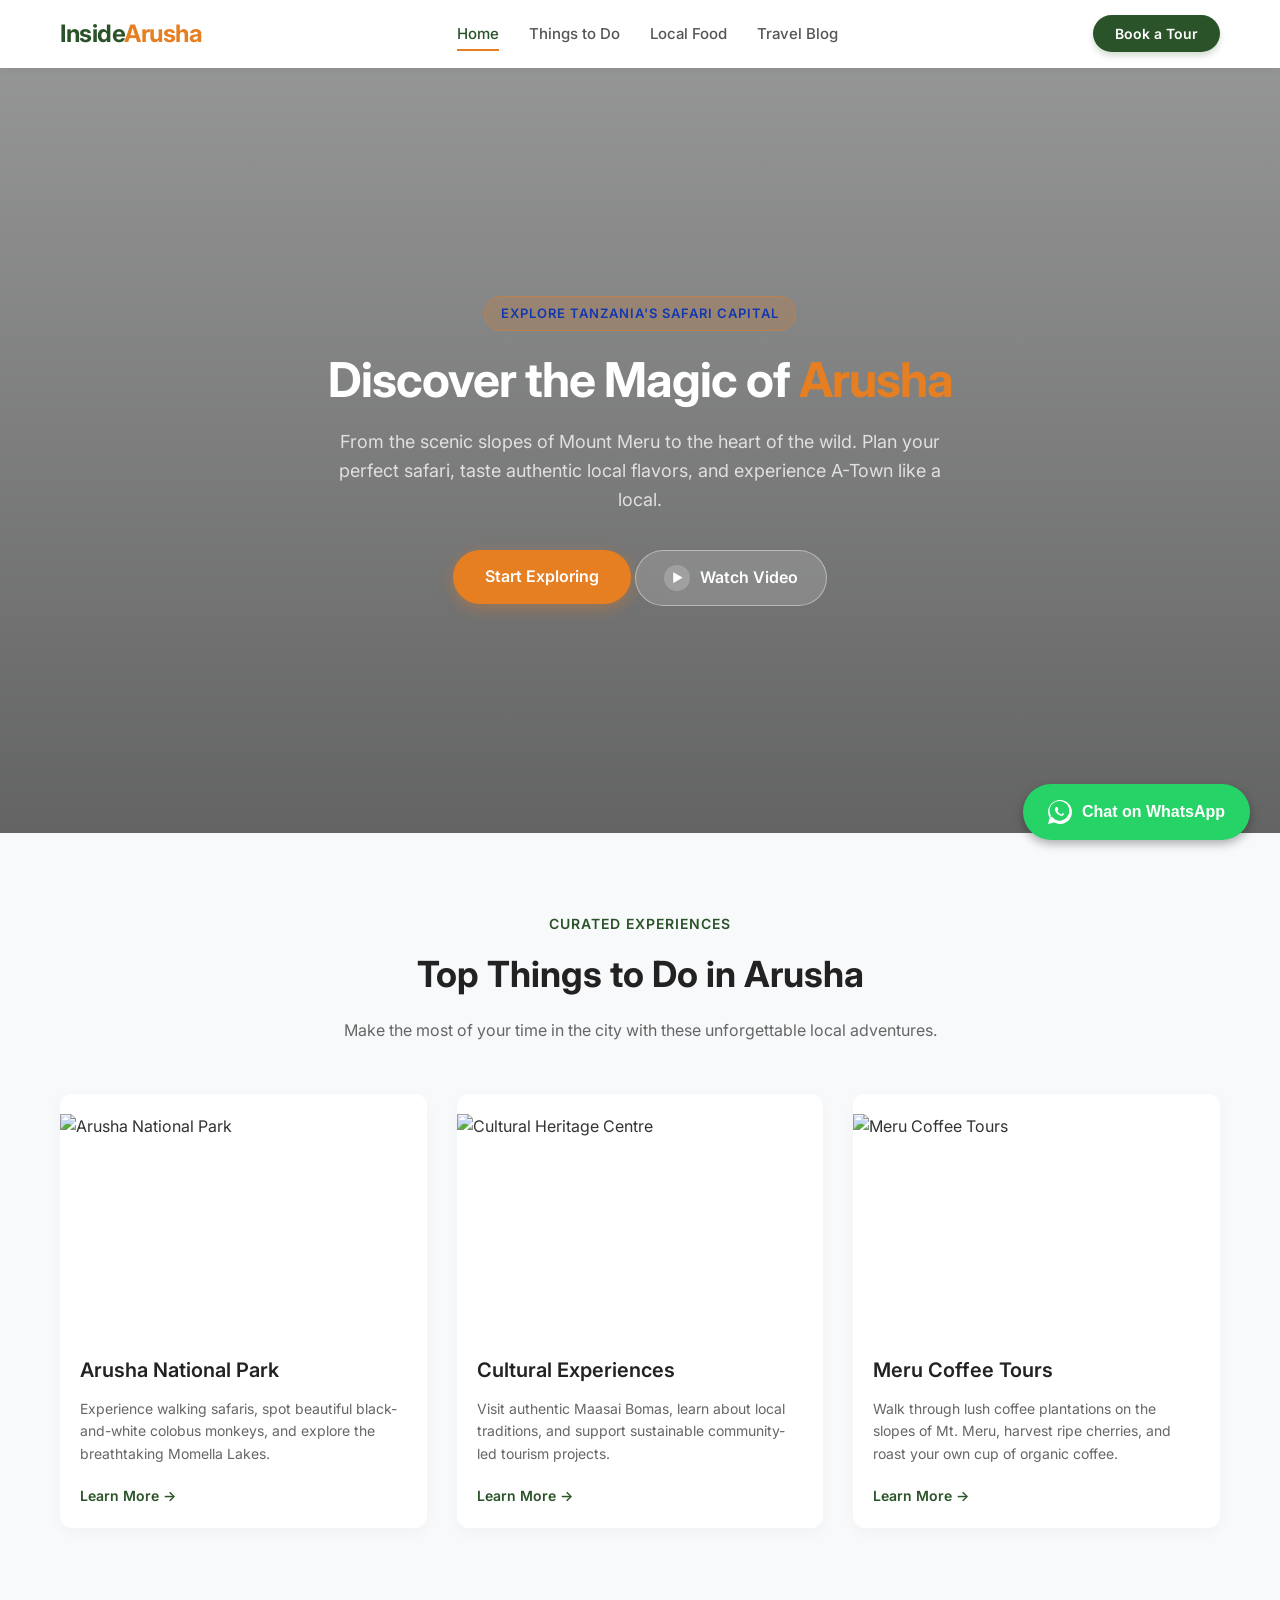
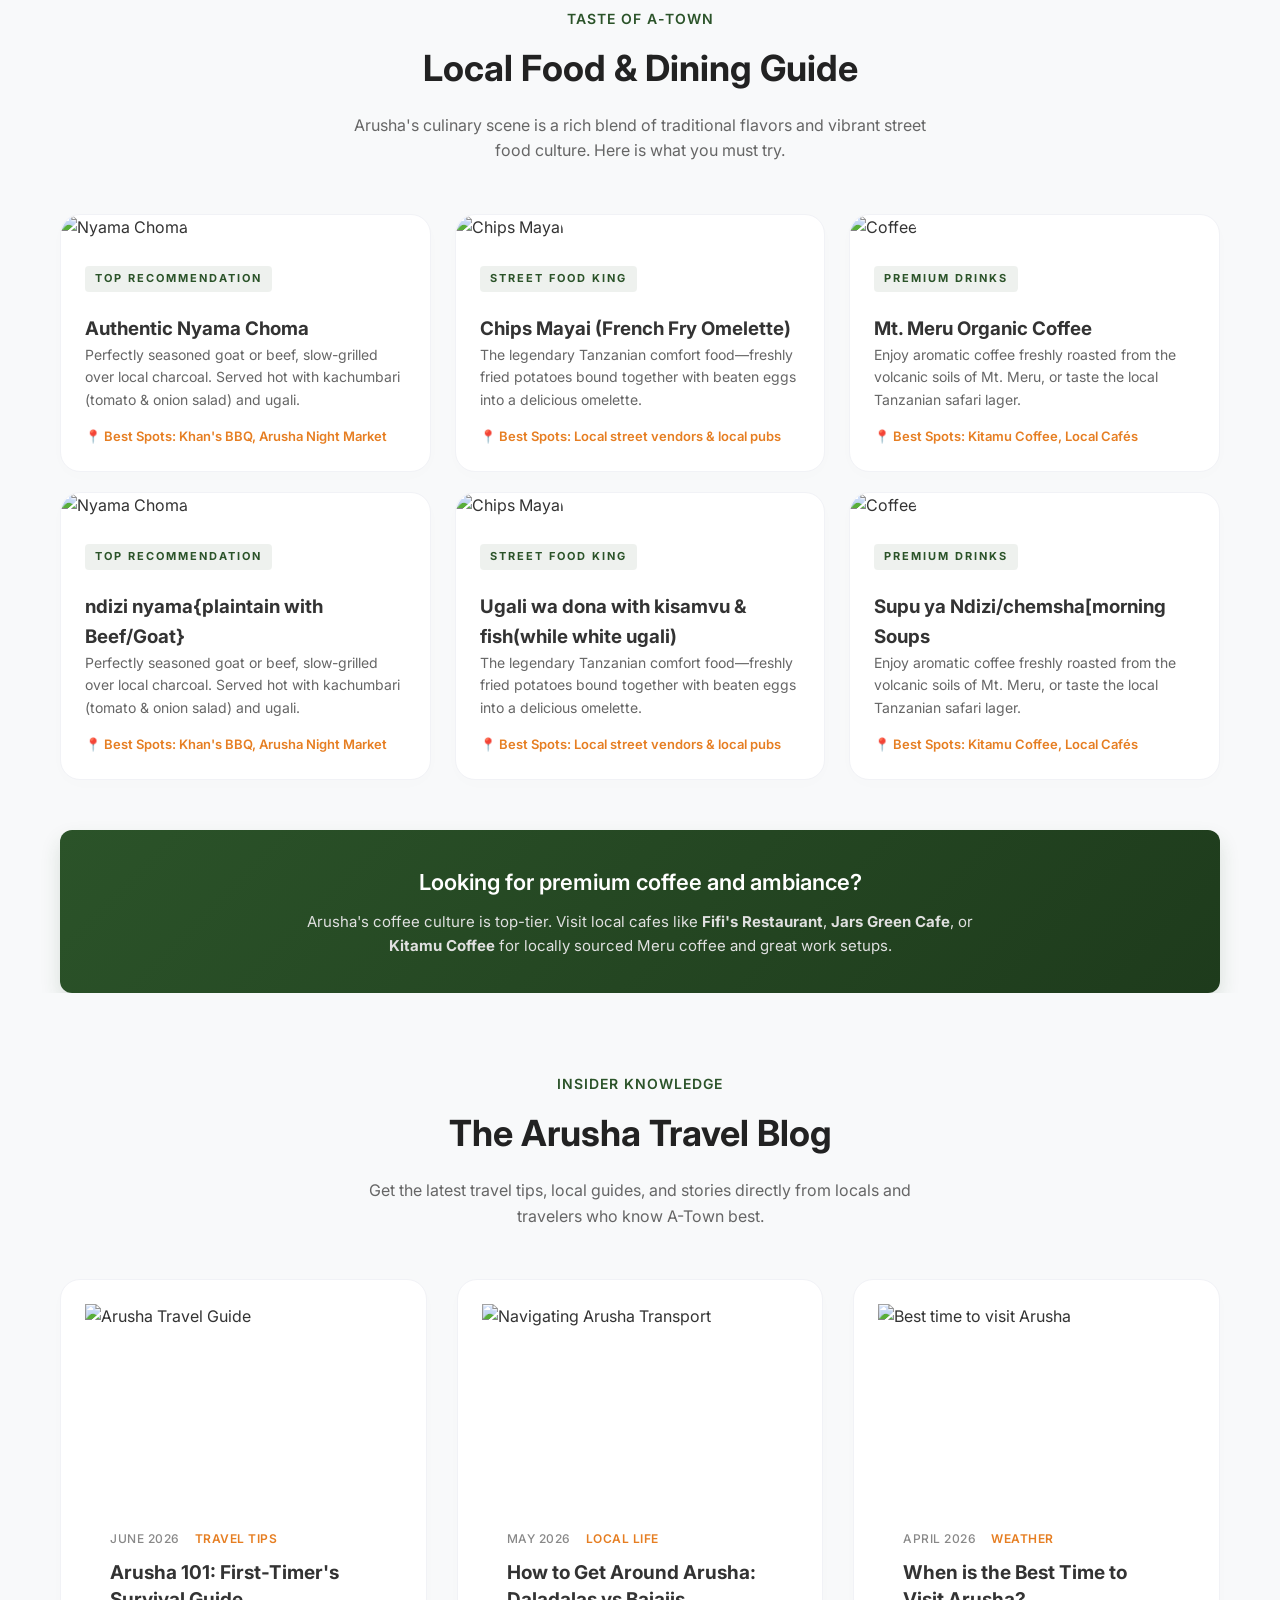
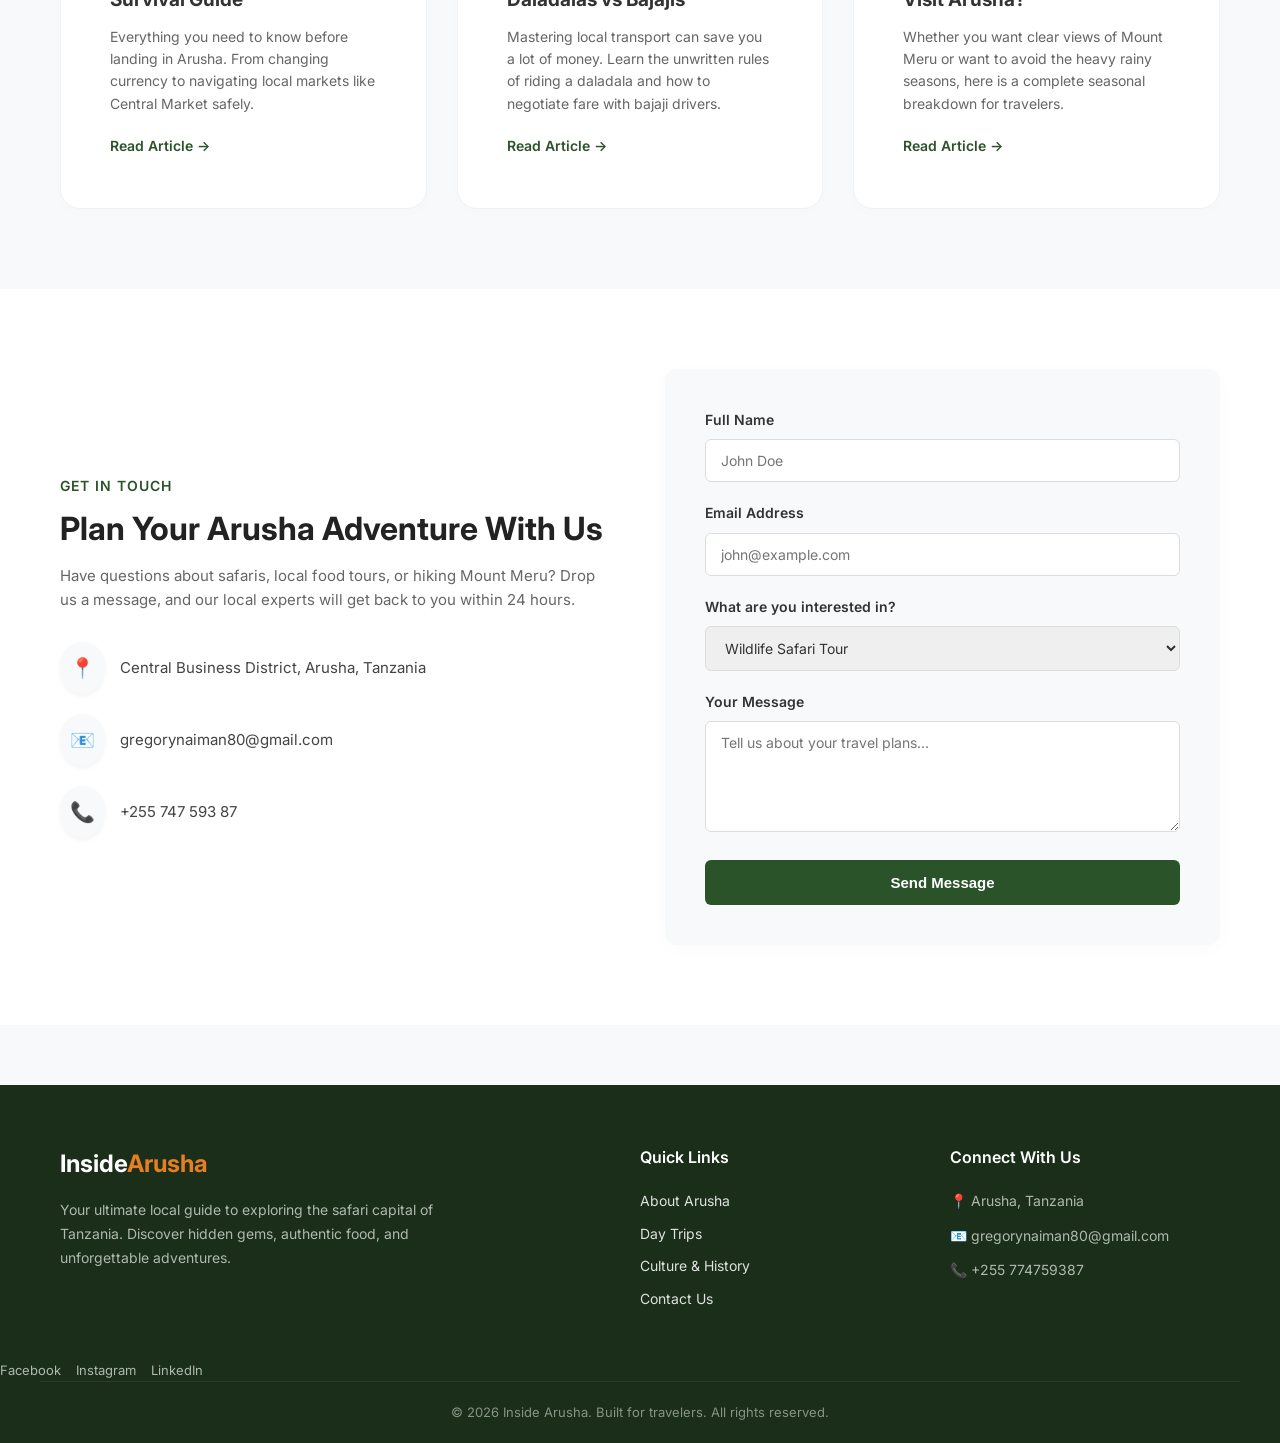
==== commit 2612c63d: "Add files via upload" ====
--- a/index.html
+++ b/index.html
@@ -66,7 +66,7 @@
             </div>
             <div class="card">
                 <div class="card-image">
-                    <img src="images/Cultural Heritage Centre.jpg" alt="Cultural Heritage Centre">
+                    <img src="images/smiling-masai-boy-outside-1024x682-1.jpg" alt="Cultural Heritage Centre">
                 </div>
                 <div class="card-content">
                     <h3>Cultural Experiences</h3>
@@ -139,10 +139,10 @@
     
     <!-- Kadi ya 1: Nyama Choma -->
     <div class="food-card" style="overflow: hidden; padding: 0 !important;">
-        <img src="https://images.unsplash.com/photo-1544025162-d76694265947?auto=format&fit=crop&w=500&q=80" alt="Nyama Choma" style="width: 100%; height: 200px; object-fit: cover; border-top-left-radius: 20px; border-top-right-radius: 20px;">
+        <img src="images/Ndizi+nyama+tena+za+Nazi🥥.jpg" alt="Nyama Choma" style="width: 100%; height: 200px; object-fit: cover; border-top-left-radius: 20px; border-top-right-radius: 20px;">
         <div style="padding: 24px;">
             <div class="luxury-card-badge">Top Recommendation</div>
-            <h3 style="margin-top: 10px;">Authentic Nyama Choma</h3>
+    <h3 style="margin-top: 10px;">ndizi nyama{plaintain with Beef/Goat}</h3>
             <p style="font-size: 14px; color: #666; line-height: 1.6; margin-bottom: 15px;">
                 Perfectly seasoned goat or beef, slow-grilled over local charcoal. Served hot with kachumbari (tomato & onion salad) and ugali.
             </p>
@@ -152,10 +152,10 @@
 
     <!-- Kadi ya 2: Chips Mayai -->
     <div class="food-card" style="overflow: hidden; padding: 0 !important;">
-        <img src="https://images.unsplash.com/photo-1513456852971-30c0b8199d4d?auto=format&fit=crop&w=500&q=80" alt="Chips Mayai" style="width: 100%; height: 200px; object-fit: cover; border-top-left-radius: 20px; border-top-right-radius: 20px;">
+        <img src="images/Ugali wa dona with kisamvu.jpg" alt="Chips Mayai" style="width: 100%; height: 200px; object-fit: cover; border-top-left-radius: 20px; border-top-right-radius: 20px;">
         <div style="padding: 24px;">
             <div class="luxury-card-badge">Street Food King</div>
-            <h3 style="margin-top: 10px;">Chips Mayai (French Fry Omelette)</h3>
+            <h3 style="margin-top: 10px;">Ugali wa dona with kisamvu & fish(while white ugali)</h3>
             <p style="font-size: 14px; color: #666; line-height: 1.6; margin-bottom: 15px;">
                 The legendary Tanzanian comfort food—freshly fried potatoes bound together with beaten eggs into a delicious omelette.
             </p>
@@ -165,10 +165,10 @@
 
     <!-- Kadi ya 3: Local Brew & Coffee -->
     <div class="food-card" style="overflow: hidden; padding: 0 !important;">
-        <img src="https://images.unsplash.com/photo-1495474472287-4d71bcdd2085?auto=format&fit=crop&w=500&q=80" alt="Coffee" style="width: 100%; height: 200px; object-fit: cover; border-top-left-radius: 20px; border-top-right-radius: 20px;">
+        <img src="images/[morning Soups.jpg" alt="Coffee" style="width: 100%; height: 200px; object-fit: cover; border-top-left-radius: 20px; border-top-right-radius: 20px;">
         <div style="padding: 24px;">
             <div class="luxury-card-badge">Premium Drinks</div>
-            <h3 style="margin-top: 10px;">Mt. Meru Organic Coffee</h3>
+            <h3 style="margin-top: 10px;">Supu ya Ndizi/chemsha[morning Soups</h3>
             <p style="font-size: 14px; color: #666; line-height: 1.6; margin-bottom: 15px;">
                 Enjoy aromatic coffee freshly roasted from the volcanic soils of Mt. Meru, or taste the local Tanzanian safari lager.
             </p>
@@ -196,7 +196,7 @@
             <div class="blog-grid">
                 <article class="blog-card">
                     <div class="blog-image">
-                        <img src="https://images.unsplash.com/photo-1469854523086-cc02fe5d8800?auto=format&fit=crop&w=500&q=80" alt="Arusha Travel Guide">
+                        <img src="images/Arusha 101jpg.jpg" alt="Arusha Travel Guide">
                     </div>
                     <div class="blog-content">
                         <div class="blog-meta">
@@ -210,7 +210,7 @@
                 </article>
                 <article class="blog-card">
                     <div class="blog-image">
-                        <img src="https://images.unsplash.com/photo-1506012787146-f92b2d7d6d96?auto=format&fit=crop&w=500&q=80" alt="Navigating Arusha Transport">
+                        <img src="images/Arusha Survival Guide.jpg" alt="Navigating Arusha Transport">
                     </div>
                     <div class="blog-content">
                         <div class="blog-meta">
@@ -224,7 +224,7 @@
                 </article>
                 <article class="blog-card">
                     <div class="blog-image">
-                        <img src="https://images.unsplash.com/photo-1488646953014-85cb44e25828?auto=format&fit=crop&w=500&q=80" alt="Best time to visit Arusha">
+                        <img src="images/Arusha.jpg" alt="Best time to visit Arusha">
                     </div>
                     <div class="blog-content">
                         <div class="blog-meta">
@@ -319,7 +319,7 @@
                 <p>📧 gregorynaiman80@gmail.com</p>
                 <p>📞 +255 774759387</p>
             </div>
-        </div>
+        </div>   
         <div class="footer-socials">
                     <a href="https://facebook.com" target="_blank" class="footer-social-link">Facebook</a>
                     <a href="https://instagram.com" target="_blank" class="footer-social-link">Instagram</a>
